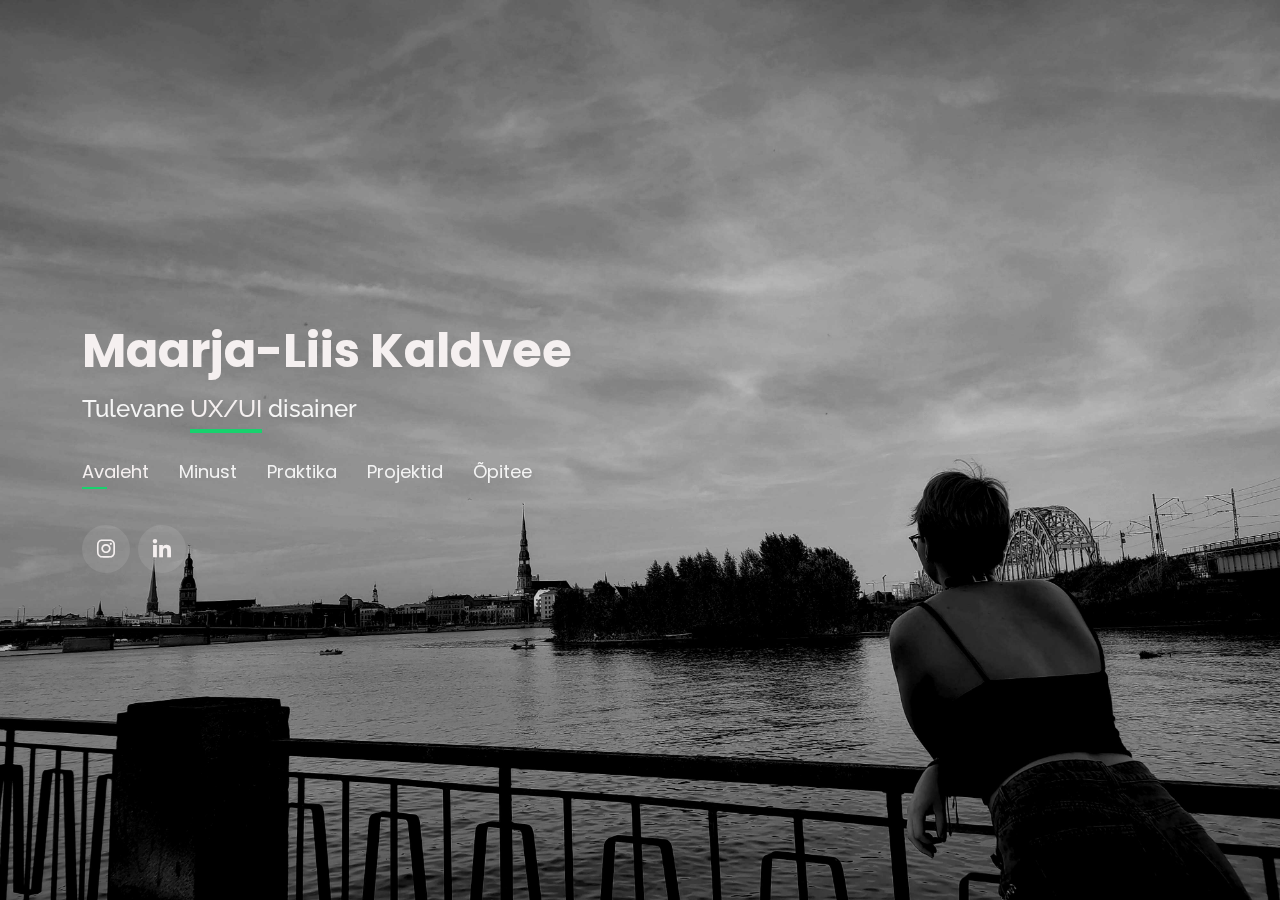
==== Personal-master/index.html @ 655900f1 "õigekeele vead + eneserefleksioonid" ====
<!DOCTYPE html>
<html lang="en">

<head>
  <meta charset="utf-8">
  <meta content="width=device-width, initial-scale=1.0" name="viewport">

  <title>Arenguportfoolio - Maarja-Liis Kaldvee</title>
  <meta content="" name="description">
  <meta content="" name="keywords">

  <!-- Favicons 
  <link href="assets/img/favicon.png" rel="icon">
  <link href="assets/img/apple-touch-icon.png" rel="apple-touch-icon"> -->

  <!-- Google Fonts -->
  <link href="https://fonts.googleapis.com/css?family=Open+Sans:300,300i,400,400i,600,600i,700,700i|Raleway:300,300i,400,400i,500,500i,600,600i,700,700i|Poppins:300,300i,400,400i,500,500i,600,600i,700,700i" rel="stylesheet">

  <!-- Vendor CSS Files -->
  <link href="assets/vendor/bootstrap/css/bootstrap.min.css" rel="stylesheet">
  <link href="assets/vendor/bootstrap-icons/bootstrap-icons.css" rel="stylesheet">
  <link href="assets/vendor/boxicons/css/boxicons.min.css" rel="stylesheet">
  <link href="assets/vendor/glightbox/css/glightbox.min.css" rel="stylesheet">
  <link href="assets/vendor/remixicon/remixicon.css" rel="stylesheet">
  <link href="assets/vendor/swiper/swiper-bundle.min.css" rel="stylesheet">

  <!-- Template Main CSS File -->
  <link href="assets/css/style.css" rel="stylesheet">

   <!-- Include Magnific Popup CSS -->
   <link rel="stylesheet" href="https://cdnjs.cloudflare.com/ajax/libs/magnific-popup.js/1.1.0/magnific-popup.min.css">

   <!-- Include jQuery (required by Magnific Popup) -->
<script src="https://code.jquery.com/jquery-3.6.0.min.js"></script>
<!-- Include Magnific Popup JavaScript -->
<script src="https://cdnjs.cloudflare.com/ajax/libs/magnific-popup.js/1.1.0/jquery.magnific-popup.min.js"></script>

  <!-- =======================================================
  * Template Name: Personal - v4.10.0
  * Template URL: https://bootstrapmade.com/personal-free-resume-bootstrap-template/
  * Author: BootstrapMade.com
  * License: https://bootstrapmade.com/license/
  ======================================================== -->
</head>

<body>

  <!-- ======= Header ======= -->
  <header id="header">
    <div class="container">

      <h1><a href="index.html">Maarja-Liis Kaldvee</a></h1>
      <h2>Tulevane <span>UX/UI</span> disainer</h2>

      <nav id="navbar" class="navbar">
        <ul>
          <li><a class="nav-link active" href="#header">Avaleht</a></li>
          <li><a class="nav-link" href="#about">Minust</a></li>
          <li><a class="nav-link" href="#resume">Praktika</a></li>
          <li><a class="nav-link" href="#services">Projektid</a></li>
          <li><a class="nav-link" href="#portfolio">Õpitee</a></li>
        </ul>
        <span class="bi bi-list mobile-nav-toggle"></span> 
      </nav><!-- .navbar -->

      <div class="social-links">
        <a target="_blank" href="https://www.instagram.com/holymaarja/" class="instagram" alt="Instagram link"><span class="bx bxl-instagram"></span> </a>
        <a target="_blank" href="https://www.linkedin.com/in/maarja-liis-kaldvee-1946b7268/" class="linkedin" alt="Linkedin link"><span class="bx bxl-linkedin"></span> </a>
      </div>

    </div>
  </header><!-- End Header -->

  <!-- ======= About Section ======= -->
  <section id="about" class="about">

    <!-- ======= About Me ======= -->
    <div class="about-me container">

      <div class="section-title">
        <h2>Minust</h2>
        <p>Minu sära</p>
      </div>

      <div class="row">
        <div class="col-lg-4" data-aos="fade-right">
          <img src="assets/img/me.jpg" class="img-fluid" alt="pilt minust">
        </div>
        <div class="col-lg-8 pt-4 pt-lg-0 content" data-aos="fade-left">
          <h3>UI/UX disaini nooremspetsialist</h3>
          <p class="fst-italic">
            Kõik, mida võiks minu kohta teada.
          </p>
          <br>
          <div class="row">
            <div class="col-lg-6">
              <ul>
                <li><span class="bi bi-chevron-right"></span> <strong>Sünniaeg:</strong> <span>29 jaanuar 2002</span></li>
                <li><span class="bi bi-chevron-right"></span> <strong>Elukoht:</strong> <span>Tartu</span></li>
              </ul>
            </div>
            <div class="col-lg-6">
              <ul>
                <li><span class="bi bi-chevron-right"></span> <strong>Haridus:</strong> <span>4. taseme kondiiter</span></li>
                <li><span class="bi bi-chevron-right"></span> <strong>Email:</strong> <span>maarja-liis.kaldvee@voco.ee</span></li>
              </ul>
            </div>
          </div>
          <p style="text-align:left;">
            Olen Tartu Rakenduslikus Kolledžis UX/UI disaineri eriala õpilane. Veebidisain on mul olnud kauaaegne huviobjekt kuna põhikoolis proovisin kätt programmeerimises ning kunst on mind sammuti pikalt sümpatiseerinud. Veel on mul huvi ja kogemust ka psühholoogiavaldkonnas. Nähes, et just see eriala kombineerib kõiki mu peamiseid huvialasid, teadsin, et soovin seda õppima minna.
          </p>
          <p style="text-align:left;">
            Enne IT-osakonda jõudmist omandasin kondiitri 4. taseme kutse ning sellega seoses sain praktikakogemust ka välismaal (Küprosel).
            Olen läbinud gümnaasiumis kursuse “Psühholoogia alused” ning ka Tartu Ülikooli veebikursuse, mis valmistas ette psühholoogia erialal sisseastumiseks. IT-valdkonnas peale põhikooli mul rohkem kogemust ei olnud enne UX/UI eriala õpinguid. Gümnaasiumis aga läbisin ma mitmeid kunstialaseid kursuseid, nagu näiteks “Ilukiri ja kirjakunst”, “Tänavakunst”, “Natuuris joonistamine” ja “Klassikaline skulptuur”.
          </p>
          <p style="text-align:left;">
            Õpingute jooksul toimunud arengut illustreerivad minu UX/UI disaineri esimese kursuse portfoolio, millega saab tutvuda <a target="_blank" href="http://kaldveemaarjaliiskd22.ikt.khk.ee/">siin</a>, ning kondiitri õpingute portfoolio, millega saab tutvuda<a target="_blank" href="https://sites.google.com/view/olevik-tulevik/mina"> siit</a>.
          </p>
          <p style="text-align:left;"> 
          UX/UI disaineri õpingust saab ülevaate <a target="_blank" href="assets/img/I aasta.png">I aasta</a> ja <a target="_blank" href="assets/img/II aasta.png">II aasta</a> eneserefleksioonidest.
          </p>
        </div>
      </div>

    </div><!-- End About Me -->

    <!-- ======= Counts ======= -->
    <div class="counts container">

      <div class="row">

        <div class="col-lg-3 col-md-6">
          <div class="count-box">
            <!-- <span class="bx bxl-emoji-smile"></span> -->
            <span data-purecounter-start="0" data-purecounter-end="10" data-purecounter-duration="1" class="purecounter"></span>
            <p>Projektide arv</p>
          </div>
        </div>

        <div class="col-lg-3 col-md-6 mt-5 mt-md-0">
          <div class="count-box">
            <!-- <span class="bx bxl-journal-richtext"></span> -->
            <span data-purecounter-start="0" data-purecounter-end="3" data-purecounter-duration="1" class="purecounter"></span>
            <p>Töökogemuste arv</p>
          </div>
        </div>

        <div class="col-lg-3 col-md-6 mt-5 mt-lg-0">
          <div class="count-box">
            <!-- <span class="bx bxl-headset"></span> -->
            <span data-purecounter-start="0" data-purecounter-end="32000" data-purecounter-duration="1" class="purecounter"></span>
            <p>1 aasta Spotify kuulamine (min)</p>
          </div>
        </div>

        <div class="col-lg-3 col-md-6 mt-5 mt-lg-0">
          <div class="count-box">
            <!-- <span class="bx bxl-award"></span> -->
            <span data-purecounter-start="0" data-purecounter-end="2" data-purecounter-duration="1" class="purecounter"></span>
            <p>Häkatonid</p>
          </div>
        </div>

      </div>

    </div><!-- End Counts -->

    <!-- ======= Skills  ======= -->
    <div class="skills container">

      <div class="section-title">
        <h2>Oskused</h2>
      </div>

      <div class="row skills-content">

        <div class="col-lg-6">

          <div class="progress">
            <span class="skill">HTML/CSS <span class="val">60%</span> </span>
            <div class="progress-bar-wrap">
              <div class="progress-bar" role="progressbar" aria-valuenow="60" aria-valuemin="0" aria-valuemax="100"></div>
            </div>
          </div>

          <div class="progress">
            <span class="skill">Figma <span class="val">75%</span> </span>
            <div class="progress-bar-wrap">
              <div class="progress-bar" role="progressbar" aria-valuenow="75" aria-valuemin="0" aria-valuemax="100"></div>
            </div>
          </div>

          <div class="progress">
            <span class="skill">JavaScript <span class="val">25%</span> </span>
            <div class="progress-bar-wrap">
              <div class="progress-bar" role="progressbar" aria-valuenow="25" aria-valuemin="0" aria-valuemax="100"></div>
            </div>
          </div>

        </div>

        <div class="col-lg-6">

          <div class="progress">
            <span class="skill">WordPress <span class="val">75%</span> </span>
            <div class="progress-bar-wrap">
              <div class="progress-bar" role="progressbar" aria-valuenow="75" aria-valuemin="0" aria-valuemax="100"></div>
            </div>
          </div>

          <div class="progress">
            <span class="skill">Adobe Photoshop <span class="val">50%</span> </span>
            <div class="progress-bar-wrap">
              <div class="progress-bar" role="progressbar" aria-valuenow="50" aria-valuemin="0" aria-valuemax="100"></div>
            </div>
          </div>

          <div class="progress">
            <span class="skill">Adobe Illustrator <span class="val">75%</span> </span>
            <div class="progress-bar-wrap">
              <div class="progress-bar" role="progressbar" aria-valuenow="75" aria-valuemin="0" aria-valuemax="100"></div>
            </div>
          </div>

        </div>

      </div>

    </div><!-- End Skills -->

    <!-- ======= Education ======= -->
    <div class="container">
      <div class="section-title">
        <h2>Haridustee</h2>
      </div>
      <div class="row">
        <div class="col-lg-6">
          <div class="resume-item">
            <h4>Jaan Poska Gümnaasium</h4>
            <h5>2018 - 2021</h5>
            <p><em>Keskharidus</em></p>
            <p style="text-align:left;">Omandasin humanitaarsuunal heade ja väga heade hinnetega keskhariduse. Läbisin kursuseid, nagu “Ilukiri ja kirjakunst”, “Tänavakunst”, “Natuuris joonistamine”, “Klassikaline skulptuur” ja "Psühholoogia alused”.</p>
          </div>
        </div>
        <div class="col-lg-6">
          <div class="resume-item">
            <h4>Tartu Rakenduslik Kolledž</h4>
            <h5>2021 - 2022</h5>
            <p><em>Kondiiter - 4. tase</em></p>
            <p style="text-align:left;">Omandasin 4. taseme kutse. Sooritasin välipraktika Toome kohvikus (3 nädalat) ning Küprosel 5-tärni hotellis Annabelle (kuus nädalat).</p>
          </div>
        </div>
      </div>
    </div>
    <!-- End Interests -->

    <!-- ======= Work Experience ======= -->
    <div class="container">
      <div class="section-title">
        <h2>Töökogemus</h2>
      </div>
      <div class="row">
        <div class="col-lg-6">
          <div class="resume-item">
            <h4>Eesti Kirjandusmuuseum</h4>
            <h5>05.2023 - 06.2023</h5>
            <p><em>UX/UI disaineri praktikant</em></p>
            <p style="text-align:left;">Viisin läbi kirmus.ee veebilehele kasutajakogemuse analüüsi, mis hõlmas küsitluse koostamist ja vastuste analüüsi, intervjuu koostamist, läbiviimist ja vastuste analüüsimist, kasutajakogemuse testide koostamist ja läbiviimist, kõigi tulemuste analüüsimist ja ettepanekute tegemist lõplikus dokumendis ning ettepanekute prototüüpimist Figmas.</p>
          </div>
        </div>
        <div class="col-lg-6">
          <div class="resume-item">
            <h4>eAgronom</h4>
            <h5>10.2023 - 01.2024</h5>
            <p><em>UX/UI disaineri praktikant</em></p>
            <p style="text-align:left;">Kasutades Adobe Illustrator ja Figma keskkondasid ning graafikalauda koostasin bookletile illustratsioone. Viisin läbi kasutajakogemuse uuringute käigus intervjuud töötajate seas platvormi navigatsioonisüsteemi valupunktide väljaselgitamiseks, mille tulemused analüüsisin ja kaardistasin. Nende põhjal prototüüpisin navigatsiooni täiustatud versiooni veebi- ja mobiilirakenduse vaates. Testisin prototüüpe ja tegin projekti tulemustest analüüsitud järeldused, mida ka disainerite ja arendajate kohtumisel esitlesin.</p>
          </div>
        </div>
      </div>
    </div>
    <!-- End Interests -->

    <!-- ======= Testimonials ======= -->
    <div class="testimonials container">

      <div class="section-title">
        <h2>Minust läbi minu lähedaste silmade</h2>
      </div>

      <div class="testimonials-slider swiper" data-aos="fade-up" data-aos-delay="100">
        <div class="swiper-wrapper">

          <div class="swiper-slide">
            <div class="testimonial-item">
              <p>
                <span class="bx bxs-quote-alt-left quote-icon-left"></span> 
                Suurepärane meeskonnaliige, kellel on ühtlasi ka silmapaistvad juhiomadused - oskab prioritiseerida ja jagada ülesandeid efektiivselt ning näha suuremat pilti. On empaatiline, ettemõtlev ning otsib alati viise enda oskuste ja teadmiste täiendamiseks.
                <span class="bx bxs-quote-alt-right quote-icon-right"></span> 
              </p>
              <h3>Kerttu Kuku</h3>
              <h4>Parim semu ja korterikaaslane</h4>
            </div>
          </div><!-- End testimonial item -->

          <div class="swiper-slide">
            <div class="testimonial-item">
              <p>
                <span class="bx bxs-quote-alt-left quote-icon-left"></span> 
                Saab alati hakkama ning otsib uusi viise enda täiendamiseks. Ootab endalt parimat sooritust, aga sellest olenevalt on väga kohanemisvõimeline.  
                <span class="bx bxs-quote-alt-right quote-icon-right"></span> 
              </p>
              <h3>Laine Fagerström</h3>
              <h4>Ema</h4>
            </div>
          </div><!-- End testimonial item -->

          <div class="swiper-slide">
            <div class="testimonial-item">
              <p>
                <span class="bx bxs-quote-alt-left quote-icon-left"></span> 
                Best teammate with crazy personality.
                <span class="bx bxs-quote-alt-right quote-icon-right"></span> 
              </p>
              <h3>Dani-Nicole Kuusk</h3>
              <h4>Kursusekaaslane</h4>
            </div>
          </div><!-- End testimonial item -->

          <div class="swiper-slide">
            <div class="testimonial-item">
              <p>
                <span class="bx bxs-quote-alt-left quote-icon-left"></span> 
                Praktikant kindlasti sobib antud erialal töötamiseks. Maarja-Liis on
                iseseisev, mõtleb kaasa ja julgeb ettepanekuid teha, st on huvitatud parima
                tulemuse saavutamisest. Samuti on ta aus, vahetu ning koostööaldis.
                <span class="bx bxs-quote-alt-right quote-icon-right"></span> 
              </p>
              <h3>Siiri Pärkson</h3>
              <h4>Eesti Kirjanudmuusuemi IT valdkonna juht, 1. kursuse praktika juhendaja</h4>
            </div>
          </div><!-- End testimonial item -->

         <div class="swiper-slide">
            <div class="testimonial-item">
              <p>
                <span class="bx bxs-quote-alt-left quote-icon-left"></span> 
               The practice included learning new features in Figma, drawing marketing materials, research on 1 topic (interviewing users, defining problems, designing solutions and prototyping those with further validation). I can say that she did very well and as a designer she'd become a great part of any company.
               I'd say she is very professional, responsible, adaptive and good in communication. She showed herself as a multi-discipline designer who would be very pleasant to work with.
                <span class="bx bxs-quote-alt-right quote-icon-right"></span> 
              </p>
              <h3>Anton Bludov</h3>
              <h4>Eagronomi disainer, 2. kursuse praktika juhendaja</h4>
            </div>
          </div><!-- End testimonial item -->

          <div class="swiper-slide">
            <div class="testimonial-item">
              <p>
                <span class="bx bxs-quote-alt-left quote-icon-left"></span> 
                Sihikindel, kui võtab kord midagi ette, siis see saab alati ka tehtud. Oskab analüüsida ning lahti mõtestada ka kõige keerulisemaid teemasid. Saab hästi hakkama juhirolliga, on suutlik tiimi juhtima ka kriitilistel momentidel ning oskab kõiki ühele lainele tuua. 
                <span class="bx bxs-quote-alt-right quote-icon-right"></span> 
              </p>
              <h3>Tanel Saimre</h3>
              <h4>Partner</h4>
            </div>
          </div><!-- End testimonial item -->

        </div>
        <div class="swiper-pagination"></div>
      </div>

      <div class="owl-carousel testimonials-carousel">

      </div>

    </div><!-- End Testimonials  -->

  </section><!-- End About Section -->

  <!-- ======= Resume Section ======= -->
  <section id="resume" class="resume">
    <div class="container">

      <div class="section-title">
        <h2>Praktika</h2>
        <p>Minu kogemustepagas</p>
      </div>

      <div class="row">
        <!-- Eesti Kirjandusmuuseum -->
        <div class="col-lg-6">
          <!--<button class="accordion" data-target="mediaContainer1"><u>NÄITED TEHTUD TÖÖDEST LEIAD SIIT</u></button> 
          <div class="media-internship" id="mediaContainer1" style="display: none;"> -->
    <div class="gallery mb-4"  >
      <a target="_blank" href="files/Praktikaplaan_esitlus_pdf.pdf">
        <img src="assets/img/praktikad/Praktikaplaan_esitus_cover.png" alt="Praktikaplaani esitlus" class="img-fluid">
      </a>
      <div class="desc">Praktikaplaan, mis oli minu esimene ülesanne koostada antud lähteülesandele, milleks oli kirmus.ee veebilehe navigatsioonisüsteemi parandamine.</div>
    </div>

    <div class="gallery mb-4"  >
      <a target="_blank" href="files/Testimiste_ülevaade.pdf">
        <img src="assets/img/praktikad/Testimiste_ülevaade_cover.png" alt="Kasutajakogemuse testide ülevaade" class="img-fluid">
      </a>
      <div class="desc">Ülevaade kasutajakogemuse testidest, mis oli kasutajakogemuse uuringute üks osa.</div>
    </div>
    <div class="gallery mb-4"  >
      <a target="_blank" href="https://www.figma.com/file/4DcVMEnIixsF26EwHDhhQd/EKM?type=design&node-id=0%3A1&mode=design&t=yOK4z9ygzQIjayjz-1g">
        <img src="assets/img/praktikad/persoona_põhi.png" alt="Persoonade tegemise põhi" class="img-fluid">
      </a>
      <div class="desc">Figmas loodud persoonade mallid, mis oli mõeldud ettevõttele sihtgrupi määramisel kasutada.</div>
    </div>
    <div class="gallery mb-4"  >
      <a target="_blank" href="files/Praktikaaruanne.pdf">
        <img src="assets/img/praktikad/aruanne.png" alt="Aruanne" class="img-fluid">
      </a>
      <div class="desc">Praktika aruanne.</div>
    </div>
  </div>

        <div class="col-lg-6">
          <div class="resume-item">
            <h4>Eesti Kirjandusmuuseum</h4>
            <h5>03.04-21.05 2023</h5>
              <h3>Ettevõtte</h3>
              <p>Eesti Kirjandusmuuseum on riigiasutus, mille eesmärk on koguda, hoiustada ja teha kättesaadavaks eesti kirjanduslikud ja kultuurilised pärandid. Inspiratsiooniks on muuseumile selle koostööpartnerid. Lähi aastatel keskendutakse muuseumi ligipääsetavuse edendamisele.</p>
              <br>
              <h3>Praktika</h3>
              <strong>Eesmärgid</strong> 
              <ul>
                <li>suhelda võimalikult palju erinevate inimestega</li>
                <li>saada IT-osakonnas töökogemust</li>
                <li>saada parem aimdus ettevõtete ootustes minu eriala suhtes</li>
                <li>mitte pettuda oma töö kvaliteedis</li> 
                </ul>
              <strong>Ülesanded</strong>
              <ul>
              <li>teostada kasutajakogemuse uuringud <a target="_blank" href="https://www.kirmus.ee/">kirmus.ee</a> veebilehele</li>
              <li>koostööd VS22 õppegrupi praktikandiga</li> 
              </ul>
              <strong>Eneseanalüüs</strong>
              <p>Sain kasutajakogemuse analüüsi kui tervikprotsessi tegemise kogemuse, sain arendaja praktikandiga koostöö tegemise kogemuse ning õppisin, et kommunikeerima peab alati kaks sammu ette.</p>
              <br>
              <h3>Ülevaade</h3>
              <strong>Teostatud tööd</strong> 
                <ul>
                  <li>asutusesiseste intervjuude läbiviimine navigatsioonisüsteemi olukorra ning probleemide kaardistamiseks -> intervjuude tulemuste analüüs ja järelduste tegemine</li>
                  <li>eelnevatele etappidele toetudes küsimustiku loomine asutuseväliste kasutajate tagasiside saamiseks ja ettevõtte sihtgrupi uurimiseks</li>
                  <li>küsimustiku vastuste analüüsimine ja kokkuvõtte tegemine ettevõttele</li>
                  <li>intervjuude ja küsimustiku sisendi põhjal kasutajakogemuse testide koostamine ning läbiviimine</li>
                  <li>kasutajakogemuse testide analüüsimine, järelduste tegemine ning asutusele erialase tagasiside andmine koos parandusvõimalustega</li>
                  <li>Figmas persoonade malli loomine asutuse sihtgrupi illustreerimiseks</li> 
                  </ul>
              <strong>Hinnang praktikale</strong>
              <p>Kodukontorist tulenevalt olin iseseisev ning pidin aega planeerima, juhendaja oli aktiivne, konkreetne ning vastutulelik ja praktika vältel oli pidev koostöö erinevate erialade spetsialistidega. Eesmärgid said küll täidetud aga kõik praktika etapid mitte, esimese IT-osakonnas töötamise kogemuse parem aimdus minu erialale suunatud ootustest ning soovidest tööturul ja oskus iseseisvalt ajaplaneerimist teostada vastavalt antud ülesandele.</p>
              <strong>Juhendaja tagasiside</strong>
              <p>Praktikant kindlasti sobib antud erialal töötamiseks. Maarja-Liis on iseseisev, mõtleb kaasa ja julgeb ettepanekuid teha, st on huvitatud parima tulemuse saavutamisest. Samuti on ta aus, vahetu ning koostööaldis.</p>
              <br> 
            </div>
            </div>    
     </div> <!-- Eesti Kirjandusmuuseum lõpp-->
        
     <div class="row">
        <!-- eAgronom -->
        <div class="col-lg-6">
            <!-- <p>Näited tehtud töödest</p> -->
            <!--<button class="accordion" data-target="mediaContainer2"><u>NÄITED TEHTUD TÖÖDEST LEIAD SIIT</u></button> 
                    <div class="media-internship" id="mediaContainer2" style="display: none;"> -->
              <div class="gallery mb-4"  >
                <a target="_blank" href="https://www.figma.com/file/bKKFH1Lb8IwJcaMalQ7Ggv/Illustrations-for-booklet-(Copy)?type=design&node-id=0%3A1&mode=design&t=ayKjj1Cez1F5b5nx-1">
                  <img src="assets/img/praktikad/booklet.png" alt="Bukleti illustratsioonid" class="img-fluid">
                </a>
                <div class="desc">Koostöös teise ettevõtte disaineriga valminud turundusega seotud bukleti illustratsioonid, kus kavandid ja visandid koostasin mina Adobe Illustatrotis ning edasine töö jätkus Figmas kahekesi.</div>
              </div>
              <div class="gallery mb-4"  >
                <a target="_blank" href="https://www.figma.com/file/ubXgR1i5fKaQEZQCwdbo6W/Interviews-%26-testing-(Copy)?type=whiteboard&t=ayKjj1Cez1F5b5nx-1">
                  <img src="assets/img/praktikad/Interviews_testing.png" alt="Intervjuude ja testide tulemused" class="img-fluid">
                </a>
                <div class="desc">Kasutajakogemuse uuringute käigus läbiviidud intervjuude, mille eesmärk oli ettevõtte platvormi navigatsioonisüsteemi olukorra ja probleemide kaardistamine, ning hiljem kasutajakogemuse testide, mis olid kogu tehtud uuringute põhjal loodud prototüüpidega, ülevaade.</div>
              </div>
              <div class="gallery mb-4"  >
                <a target="_blank" href="https://www.figma.com/file/qvFyTC0wh83McLdwStHYKa/Navigation-(Copy)?type=design&node-id=342%3A13428&mode=design&t=ayKjj1Cez1F5b5nx-1">
                  <img src="assets/img/praktikad/prototype.png" alt="Figma prototüübid" class="img-fluid">
                </a>
                <div class="desc">Figmas valminud interaktiivsed prototüübid mobiilirakenduse ja arvuti veebi vaadetes, mille loomisel toetusin kasutajakogemuste uuringutele.</div>
              </div>
              <div class="gallery mb-4"  >
                <a target="_blank" href="files/Aruanne 2.pdf">
                  <img src="assets/img/praktikad/aruanne.png" alt="Aruanne" class="img-fluid">
                </a>
                <div class="desc">Praktika aruanne.</div>
              </div>
          </div>

        <div class="col-lg-6">
          <div class="resume-item">
            <h4>eAgronom</h4>
            <h5>16.10.2023-28.01.2024</h5>
            <h3>Ettevõtte</h3>
              <p>Eesti turul ainulaadne ettevõte põllumajanduse sektoris, mille eesmärk on edendada jätkusuutliku põllumajandust. Kuigi Eestis konkurentsi neile ei ole, leidub sarnaseid lahendusi Euroopas, nagu näiteks One Soil.Lähiaastatel on Eagronomil kavas turule tuua nii uus tooteosa kui ka vanade edendamine uute tehnoloogiatega.</p>
              <br>
              <h3>Praktika</h3>
              <strong>Eesmärgid</strong> 
              <ul>
                <li>omandada rohkem kogemust Figma keskkonna kasutamisega ning prototüüpimisega</li>
                <li>ennast tundma õppida ja leida parimad viisid, kuidas oma tööd organiseerida ja sooritada</li>
                </ul>
              <strong>Ülesanded</strong>
              <ul>
              <li>platvormi navigatsioonisüsteemi uuendamine</li>
              <li>bukleti illustratsioonid</li> 
              </ul>
              <strong>Eneseanalüüs</strong>
              <p>Figma oskused paranesid märgatavalt, sain ka bukleti kogemuse koostöös teise disaineriga ning õppisin ennast paremini tundma seoses tööeetikaga.</p>
              <br>
              <h3>Ülevaade</h3>
              <strong>Teostatud tööd</strong> 
                <ul>
                  <li>sissejuhatavate ülesannete läbimine Figmas ettevõtte Figma komponentidega tutvumiseks</li>
                  <li>Figma failide kaanepiltide (süsteemi) uuendamine kasutades Firefly ja Dall-e 3 võimalusi</li>
                  <li>bukleti illustratsioonide loomine koostöös teise disaineriga kasutades Adobe Illustrator ja Figma keskkondasid ning graafikalauda</li>
                  <li>ettevõtte platvormile sarnaste platvormide ja konkurentide analüüs võrreldes mobiilirakenduse, arvuti veebi ja telefoni veebi vaateid</li>
                  <li>ettevõtte siseste intervjuude läbiviimine navigatsioonisüsteemi olukorra ning probleemide kaardistamiseks -> intervjuude tulemuste analüüs ja järelduste tegemine, valukohtade kaardistamine FigJam keskkonnas</li>
                  <li>eelnevatele etappidele toetudes navigatsioonisüsteemi kavandite tegemine Figmas</li>
                  <li>kavanditele saadud tagasiside põhjal Figmas interaktiivsete prototüüpide loomine mobiilirakenduse ja arvuti veebi vaates</li>
                  <li>prototüüpide kasutajakogemuse testimine</li>
                  <li>kasutajakogemuse testide analüüsimine, järelduste tegemine ning asutusele erialase tagasiside andmine</li>
                  <li>kogu kasutajakogemuse analüüsi ning prototüüpide esitamine disainerite ja arendajate veebikohtumisel, projekti üle andmine</li> 
                  </ul>
              <strong>Hinnang praktikale</strong>
              <p>Väga hinnaline kogemus töötata samaväärsena koos erinevate oma eriala spetsialistidega, sain startup ettevõttes töötamise kogemuse. Kõik eesmärgid said täidetud, olen enesekindlam Figmat kasutades ning oskan paremini planeerida kodukontoris töötamist.</p>
              <strong>Juhendaja tagasiside</strong>
              <p>The practice included learning new features in Figma, drawing marketing materials, research on 1 topic (interviewing users, defining problems, designing solutions and prototyping those with further validation). I can say that she did very well and as a designer she'd become a great part of any company.
              I'd say she is very professional, responsible, adaptive and good in communication. She showed herself as a multi-discipline designer who would be very pleasant to work with.</p>
          </div>
        </div>
      </div> <!-- eAgronom lõpp-->
      
        <div class="row">
        <!-- MTÜ Ideedest -->
        <div class="col-lg-6">
          <!-- <p>Näited tehtud töödest</p> -->
          <!--<button class="accordion" data-target="mediaContainer3"><u>NÄITED TEHTUD TÖÖDEST LEIAD SIIT</u></button>
                  <div class="media-internship" id="mediaContainer3" style="display: none;"> -->
            <div class="gallery mb-4">
              <a target="_blank" href="files/Kaartide sisend.pdf">
                <img src="assets/img/praktikad/Sisend.png" alt="Kaartide sisend" class="img-fluid">
              </a>
              <div class="desc">60 loovkaardi kujundamiseks tehtud analüüs, kus võtsin arvesse noortelt saadud sisendit, intervjuu tulemusi ning grupilt saadud metafoore.</div>
            </div>
            <div class="gallery mb-4"  >
              <a target="_blank" href="https://drive.google.com/drive/folders/1JnLlAAJYDUmy94G3rG9Mss8EjxHUJHah?usp=sharing">
                <img src="assets/img/praktikad/Illustrator.png" alt="Adobe Illustrator tööprotsess" class="img-fluid">
              </a>
              <div class="desc">Loovkaarte illusteerimise protsess, milleks kasutasin Adobe Illustator keskkonnas ja graafikalauda ning, kus võtsin peale sisendi arvesse värvipsühholoogiat ning asutuse sotsiaalmeedia visuaale.</div>
            </div>
            <div class="gallery mb-4"  >
              <a target="_blank" href="files/IdeedEstMTÜ_20_loovkaardid_120x104mm+3mm.pdf">
                <img src="assets/img/praktikad/Indesign.png" alt="Adobe Indesign üks töö fail" class="img-fluid">
              </a>
              <div class="desc">Adobe Indesign keskkonnas vormistatud 60 loovkaardi, 4 lisa kaardi ja karbi seast üks näite fail.</div>
            </div>
            <div class="gallery mb-4"  >
              <a target="_blank" href="files/STARR analüüs.docx.pdf">
                <img src="assets/img/praktikad/aruanne.png" alt="STARR-analüüs" class="img-fluid">
              </a>
              <div class="desc">Praktika STARR-analüüs.</div>
            </div>
          </div>

        <div class="col-lg-6">
          <div class="resume-item">
            <h4>MTÜ IdeedEst</h4>
            <h5>29.01.2024-19.04.2024</h5>
            <h3>Ettevõtte</h3>
              <p>IdeedEst MTÜ on mittetulundusorganisatsioon, mis kirjutas Erasmus+ ja Solidaarsuskorpuse projekti “Kõik üheskoos - loovalt ja vaimselt terveks”. Projekti eesmärk on noorte vaimse tervise teadlikkuse kasvatamine ja edendamine läbi erinevate tegevuste. Projekti käigus külastati Tartumaa koole, valmisid loovkaardid, salvestati taskuhäälikuid ning viidi läbi Vaimse Tervise Klubi kohtumisi.</p>
              <br>
              <h3>Praktika</h3>
              <strong>Eesmärgid</strong> 
              <ul>
                <li>õigeaegselt ja oodatud kvaliteediga täita oma ülesanded</li>
                <li>õppida tundma Adobe Indesing keskkonda</li>
                <li>täiendada Adobe Illustrator kasutamise oskuseid</li>
                </ul>
              <strong>Ülesanded</strong>
              <ul>
              <li>loovkaartide disainimine</li>
              <li>projektikulgemise toetamine</li> 
              </ul>
              <strong>Eneseanalüüs</strong>
              <p>Loovkaardid valmisid õigeaegselt ning nende kvaliteet vastas ootustele, sain Adobe Indesgin kasutamise kogemuse, olen enesekindlam Adobe Illustator keskkonda kasutades.</p>
              <br>
              <h3>Ülevaade</h3>
              <strong>Teostatud tööd</strong> 
                <ul>
                  <li>asutusega kohtumised, projektist ülevaate saamine ning loovkaartidega seotud ootuste ja vajaduste kaardistamine</li>
                  <li>tiimiga noortelt saadud sisendi läbitöötamine ja selle dokumenteerimine</li>
                  <li>tiimiga vaimse tervise spetsialisti intervjueerimine, mille eesmärk oli saada tagasiside tulevaste loovkaartide kontseptsioonile - kas see töötab, kas erialaspetsialistid saaksid neid oma töös kasutada, kes on sihtgrupp, mida tohib kujutada/piirid </li>
                  <li>intervjuu tulemustega noorte sisendi iseseisvalt analüüsimine</li>
                  <li>tiimilt täiendava sisendi, kujunduslike metafooride, küsimine ja organiseerimine</li>
                  <li>kogu sisendi põhjal 60 loovkaardile kontseptsiooni sõnastamine</li>
                  <li>60 loovkaardile käsitsi hariliku kavandi tegemine -> tiimilt tagasiside küsimine ning vajalike muudatuste tegemine</li>
                  <li>60 loovkaardi, kaardi taguste ja karbi kujundamine Adobe Illustrator keskkonnas kasutades graafikalauda -> illustratsioonidele tagasiside organiseerimine ja regulaarselt küsimine ning vajalike muudatuste tegemine</li>
                  <li>60 loovkaardi, 8 lisakaardi ja karbi vormistamine Adobe Indesign keskkonnas -> trükikojaga suhtlus ning tööde trükki saatmine</li> 
                  </ul>
              <strong>Hinnang praktikale</strong>
              <p>Ainulaadne kogemus suures mahus loova projektiga tegeleda, millega seoses puutusin kokku ka tootedisainiga, esimene MTÜ liikmeks olemise kogemus. Kõik eesmärgid said täidetud, sain ainulaadse MTÜ meeskonnas töötamise kogemuse, tunnen uhkust oma saavutuste üle.</p>
              <!-- <li><strong>Juhendaja tagsiside</strong> - </li> -->
          </div>
        </div>
        </div><!-- MTÜ Ideedest lõpp -->

        </div>
  </section><!-- End Resume Section -->

  
  <!-- ======= Services Section ======= -->
  <section id="services" class="services">
    <div class="container">

      <div class="section-title">
        <h2>Projektid</h2>
        <p>Minu tööd</p>
      </div>

      <div class="table-of-contents-container">
        <ul class="table-of-contents">
          <li><a href="#Üle-Ilma">ÜLE-ILMA</a></li>
          <li><a href="#Home Spa">HOME SPA</a></li>
          <li><a href="#Frillice">FRILLICE</a></li>
          <li><a href="#Rohemeel & Hakc4Future">ROHEMEEL & HACK4FUTURE</a></li>
          <li><a href="#Kaardisüsteem">KAARDISÜSTEEM</a></li>
          <li><a href="#Aasta Tegija 2023">AASTA TEGIJA 2023</a></li>
        </ul>
      </div>

      <div class="row">
        <div class="col-md-12 mt-4">
          <div id="Üle-Ilma" class="icon-box">
            <div class="icon"><span class="bx bxl-dribbble"></span></div>
            <h4><a target="_blank" href="https://tartufolk.ee/sahver/yle-ilma/">Üle-Ilma</a></h4>
            <div class="row d-flex align-items-center">
              <div class="col-md-6 mt-4">
                <p>Projekt valmis “Projektihalduse alused”, “Sisuhaldussüsteemid” ja “Struktuurikavandid” kursuste raames esimesel õppeaastal vahemikus jaanuar kuni märts. Selle eesmärk oli luua füüsilisele õpikule virtuaalne lisa Tartu-Folk veebilehele. Projektiliikmed olid UX/UI nooremspetsialisti eriala (KD22) õpilased Maarja-Liis Kaldvee ja Dani-Nicole Kuusk. Projekti käigus said meeskonnaliikmed esimese IT-projekti kogemuse luues Tartu-folk veebilehele Üle-Ilma õpiku avalehe ning õpiku viiele loole lehekülje. Ülesannete teostamiseks kasutati Wordpress, Figma, Adobe ja Trello keskkondasid. Mõlemad meeskonnaliikmed võtsid osa igast tööetapist ning jagasid vastust. Projekti peamine töö toimus Wordpress keskkonnas, mille kõrval toimus tihe suhtlus ka kliendi ja veebilehe halduriga. Projekti Figma failiga, kus prototüüpisime enne veebilehe arnedust selle vaateid, saab tutvuda <a target="_blank" href="https://www.figma.com/file/RncdclakwlFpI1BParA0Y0/%C3%9Cle-ilma-%C3%B5pik?type=design&node-id=0%3A1&mode=design&t=TSxi1q0UN5MZ86dM-1">siin</a>. Trellot kasutasime ajaplaneerimiseks ja ülesannete kaardistamiseks ning kliendi poolt antud piltide töötlemiseks kasutasime Adobe Photoshop keskkonda.</p>
                <p>Projekti jooksul omandatud kogemustepagas oli suur. Saime nii esimese kliendiprojekti kui Wordpressi kasutamise kogemused. Saime tunda kliendi ootamatuid kiireloomulisi soove pidevast suhtluses olenemata ja õppisime kiiresti plaanide muutustega kohanema. Raskeim osa oli Wordpressis teha muudatusi, kuna meil puudusid halduri õigused. See olukord tulenes sellest, et neil ei olnud võimalik meile täielikku ligipääsu anda. Vaatamata keerukatele tingimustele ning kliendi ootamatutele soovidele, sai projekt meie võimete kohaselt tehtud ning suhtlus osapoolte vahel oli avatud ning vastutulelik.</p>
              </div>
              <div class="col-md-6 d-flex align-items-center justify-content-center mt-4">
                <div class="gallery mb-4">
                  <a target="_blank" href="files/Üle-Ilma projekt.pdf">
                    <img src="assets/img/veebiarendus ja haldus/Üle-Ilma projekt.png" alt="Üle-Ilma projekti esitlus" class="img-fluid">
                  </a>
                  <div class="desc">Üle-Ilma projekti esitlus.</div>
                </div>
              </div>
            </div>
          </div>
        </div>
      </div>
      
      <div class="row">
        <div class="col-md-12 mt-4">
          <div id="Home Spa" class="icon-box">
            <div class="icon"><span class="bx bx-file"></span></div>
            <h4>Home Spa</h4>
            <div class="row">
              <div class="col-md-6">
                <p>Tegemist on kliendiprojektiga, mis oli ühtlasi ka ettevalmistus Aasta Tegija võistlusteks, mis toimus esimese kursuse teisel poolaastal. Iga õpilane sai endale vähemalt ühe ärikooli kliendi, kelle äriideed pidime toetama oma oskustega. Minu kliendi ettevõtte pakkus kingilahendusi ettevõtetele ning minult soovis klient sotsiaalmeedia kaanepilti, firmale logo ning töödeldud tootepilte. Töö tegemiseks kasutasin Adobe Photoshop ja Illustrator keskkondi ning graafikulauda. Kokku töötlesin umbes 4 pilti Photoshopis ning kaanepilt ja logo valmisid Illustratoris. Enne arvutis loome alustamist täpsustasin kliendi ootused, nt seoses stiiliga, ning visandasin erinevaid kontseptsioone, millest kliendi lemmikud illustreerisin arvutis. Graafikalauda kasutasin kaanepildi loomisel, kuna klient soovis vaba ja voolulist stiili.</p>
                <p>Klient jäi kõigi tulemustega rahule ning meie koostöö läks sujuvalt. Logo ja pilditöötluse tulemustega jäin rahul. Sotsiaalmeedia kaanepilt oleks saanud professionaalsem välja näha, aga kuna tegemist oli minu esimese graafikalaua kasutamise kogemusega, jäin ma tulemusega rahule. Kuigi graafikalaua kasutamine polnud kõige efektiivsem otsus, peegeldus sellest minu projekti eesmärk keskenduda uutele väljakutsetele oma mugavustsoonist väljumiseks. Projekti lõpuks sai see eesmärk täidetud, olin kogemuse võrra rikkam ning klient oli tulemustega rahul.</p>
              </div>
              <div class="col-md-6">
                <div class="row">
                  <div class="col-md-12">
                    <div class="gallery mb-4">
                      <a target="_blank" href="files/Asset 3.pdf">
                        <img src="assets/img/graafilise disaini alused/home spa logo.png" alt="Home Spa logo" class="img-fluid">
                      </a>
                      <div class="desc">Projekti raames loodud Home Spa logo.</div>
                    </div>
                  </div>
                  <div class="col-md-12">
                    <div class="gallery mb-4">
                      <a target="_blank" href="assets/img/graafilise disaini alused/presentation_home_spa.jpg">
                        <img src="assets/img/graafilise disaini alused/presentation_home_spa.jpg" alt="Home Spa presentatsioon" class="img-fluid">
                      </a>
                      <div class="desc">Projekti presentatsioon.</div>
                    </div>
                  </div>
                </div>
              </div>
            </div>
          </div>
        </div>
      </div>
      
      
      <div class="row">
        <div class="col-md-12 mt-4">
          <div id="Frillice" class="icon-box">
            <div class="icon"><span class="bx bx-tachometer"></span> </div>
            <h4><a target="_blank" href="files/Frillice küsimused & kokkuvõtte.pdf">Frillice</a></h4>
            <div class="row d-flex align-items-center">
              <div class="col-md-6 mt-4">
            <p>Umbes 6 nädala jooksul pidi terve KD22 kursus läbi viima kasutajakogemuse uuringud Frillice rakendusele, mis läks samal aastal ka turule. Antud projekti juhtis kooliväline UX/UI disainer Eva-Liisa Edela. Analüüsi käigus tutvusime ja kasutasime näiteks järgmiseid UX meetodeid: küsitlus, intervjuud, testimine. Projekt lõppes tulemuste esitamisega ettevõtte juhile, kes jäi meie analüüsi tulemustega rahule. Minu isiklik panus oli intervjuu vastustest kokkuvõtte kirjutamine, küsitluses ühe küsimuse vastuse analüüsimine ning lõpus Frillice tiimile veebi vahendusel kogu kursuse töö tulemuste esitamine. Mainitud intervjuu oli üks esimesi ülesandeid kasutajakogemuse uuringute raames. Sellele eelnes Eva-Liisa tutvustus Frillice rakendusest ja selle eesmärkidest, mille põhjal koostasime intervjuu küsimused. Intervjueerimisel osales terve kursus, kus iga õpilane sai küsida Frillice'i juhilt paar küsimust. Kogu protsessi dokumenteeris üks õpilastest, kelle märkmete põhjal koostasin intervjuudest kokkuvõtte. Intervjuu tulemuste põhjal sai koostatud küsimustik, mida jagati Frillic'i infokanalites. Selle eesmärk oli täpsustada klientide eelistusi ja sihtgruppi. Tulemusi analüüsis kogu kursus, iga õpilane sai vähemalt ühe küsimuse vastused analüüsimiseks. Järgnevate projekti etappide, nagu näiteks persoonade tegemised ja kasutajakogemuse testimised, ajal olin mina valikkursusel Taanis. Küll aga oli mul võimalus projekti tulemusi esitada Frillic'i tiimile veebi teel. Sellele eelnevalt olid mul Eva-Liisaga kohtumised, kus mulle anti projektis toimunust ülevaade ning harjutasime slaidide esitamist.</p>
            <p> See projekt oli meie vähene praktiline kokkupuude kasutajakogemuse uuringutega enne esimese aasta praktikat, mis teeb sellest väga väärtusliku kogemuse. Kuigi ma ise ei saanud kogu projekti käigus panustada, andis see mulle hea ülevaate kasutajakogemuse uuringute meetoditest ja teostusest. Nendele kogemustele toetudes viisin ma esimese aasta praktikal individuaalselt ja edukalt läbi sarnase protsessi. Ainuke murekoht isiklikult oligi see, et pidin poole projekti pealt Taanis 2 nädalat olema ega saanud siis aktiivselt projektis osaleda.</p>
            </div>
            <div class="col-md-6 d-flex align-items-center justify-content-center mt-4">
              <div class="gallery mb-4">
              <a target="_blank" href="files/Kasutajatestid 2022-2024.pdf">
                <img src="assets/img/kasutajakogemuse analüüs/Frillice.png" alt="Frillice projekti esitlus" class="img-fluid">
              </a>
              <div class="desc">Figmas valminud ning minu ettekantud Frillice projekti esitus.</div>
            </div>
          </div>
        </div>
      </div>
    </div>
  </div>

        <div class="row">
        <div class="col-md-12 mt-4">
          <div id="Rohemeel & Hakc4Future" class="icon-box">
            <div class="icon"><span class="bx bx-world"></span> </div>
            <h4>Rohemeel & Hakc4Future</h4>
            <div class="row d-flex align-items-center">
              <div class="col-md-6 mt-4">
            <p>2023 aasta veebruaris osalesin oma kooli organiseeritud häkatonil pealkirjaga “Tark ja terve Eesti”, mille eesmärk oli genereerida jätkusuutlikke ja keskkonna sõbralikke ideid aktuaalsete probleemide lahendamiseks. Olin kolmeliikmelises grupis, kus oli kokku üks arendaja (VS22) ja kaks UX/UI disaini (KD22) kursuse õpilast. Meie idee oli mobiilirakenduses süsteem, mis ühildaks Tartus olevaid erinevaid taaskasutussüsteeme, nagu toidukapid, prügisorteerimise konteinerid ja elektroonika taaskasutuspunktid. Häkatonil valmis peale erinevate idee arendus ülesandeid algeline prototüüp Figmas, kus olid kaardid nende punktide leidmiseks ning foorum kogukonna suhtluseks ja omaalgatuseks. Meie idee võitis esimese koha, mis viis meid mais Tallinnasse rahvusvahelisele häkatonile. Tallinnasse minnes liitus algse tiimiga kaks arendaja (VS21) kursuse õpilast. Grupi oskustepõhine tasakaal oli hea ning selle juhi roll oli minu kanda. Enne häkatoni tegime koosolekuid ning täitsime ühiseid ülesandeid tiimitöö edendamiseks. Tallinnas ootas meid 10 väljakutset, millest valisime Ülemiste City ringmajanduse väljakutse. Eesmärk oli luua sündmuste ahel, mis kinnistaks inimestes ringmajandust toetavaid harjumusi. Kahe päeva jooksul suurim töö toimus esimesel ,kui oli sissejuhatus, väljakutse valimine ning nende arendamine. Vahepeal toimusid ideede esitamised, kus saime tagasiside. Teine päev oli üks tagasiside saamine ning siis oma idee <em>pitch</em> otse-eetris žürii ees. Grupi esindajana, oli mul ka imeline võimalus selle ettevalmistamiseks osaleda Gleb Maltsevi töötoas. Teine päev oli palju stressirohkem ning intensiivsem, kuna viimane tagasiside meie ideele oli negatiivne. Siiski saavutasime oma südames 3. koha ning tulime tänuväärse kogemusega tagasi.</p>
            <p> Sain hea meeskonna juhtimise ja <em>pitch</em>'imise kogemuse ning minu ideede arenduse oskused paranesid. Keeruliseim oli teine päev, kui üks liige pidi vahepeal lahkuma ning kõik ei panustanud regulaarselt aktiivselt töösse. Juhina oli raske kõiki võrdselt kaasata ning töö kulgemist juhtida oma ülesannete kõrvalt, mis olid grupi esindamine esitustel ja lõppliku <em>pitch</em> ettekande loomine ning esitamine. Paljudel oli raske sammu pidada ideede kiire arendusega, kuna nende tugevus ei olnud n-ö suure pildi nägemine ning abstraktsem ideede analüüs ja järelduste tegemine. Küll aga olid nad väärtuslikud Figmas ülesannete täitmisel. Väga ärevust tekitav oli mõned tunnid enne lõppliku töö esitamist saada negatiivset tagasiside, mis tulenes sellest, et meie ülesannet oli keeruline füüsiliselt teostada, kuna pidime looma ürituste ahela. Võrdluseks pidi teised tiimid looma nt mobiilirakendust. Kuna grupi häkatonide kogemus oli IT tsentreeritud ning juhendajate poolt oli kahetist tagasiside ja esines info sulgusid, oli keeruline mõista meile suunatud ootuseid. Sellest olenemata tegime viimaste tundidega suuri muudatusi, kus mina suuresti juhtisin diskussioone. Suurim tugi oli VS21 kursuse liige, kellel olid vajalikud oskused idee konseptsiooni arendamiseks, ning kes pakkus mulle ka emotsionaalset tuge.</p>
            </div>
            <div class="col-md-6">
              <br><br>
              <div class="row"></div>
              <div class="col-md-12">
              <div class="gallery mb-4">
              <a target="_blank" href="assets/img/projektijuhtimise alused/rohemeel_prototüüp.PNG" class="gallery-item">
                <img src="assets/img/projektijuhtimise alused/rohemeel_prototüüp.PNG" alt="Rohemeel prototüüp" class="img-fluid">
              </a>
              <div class="desc">Rohemeel rakenduse esimene prototüüp, mis valmis Figmas.</div>
            </div>
          </div>
          <div class="col-md-12">
            <div class="gallery mb-4">
              <a target="_blank" href="https://www.figma.com/file/0kycy3bATj4PijsAJa8Huc/Rohemeel?type=design&node-id=0%3A1&mode=design&t=PtHyFn2MFcKwVGty-1">
                <img src="assets/img/projektijuhtimise alused/rohemeel_stiiliraamat.png" alt="Rohemeele Figma fail" class="img-fluid">
              </a>
              <div class="desc">Rohemeel Figma fail.</div>
            </div>
          </div>
          <div class="col-md-12">
            <div class="gallery mb-4">
              <a target="_blank" href="https://www.figma.com/file/4hyWSIgZoFsejZLiRJ6DVf/Hack4Future?type=design&node-id=0%3A1&t=KQQGgjcBg3Ej1RaE-1">
                <img src="assets/img/projektijuhtimise alused/hack4future.png" alt="Hack4Future Figma fail" class="img-fluid">
              </a>
              <div class="desc">Hack4Future Figma fail.</div>
            </div>
          </div>
          </div>
         </div>
        </div>
      </div>
    </div>

        <div class="row">
          <div class="col-md-12 mt-4">
            <div id="Kaardisüsteem" class="icon-box">
            <div class="icon"><span class="bx bx-slideshow"></span> </div>
            <h4><a target="_blank" href="https://vocokaart.ikt.khk.ee/">Kaardisüsteem</a></h4>
            <div class="row d-flex align-items-center">
              <div class="col-md-6 mt-4">
            <p>"Multimeedia toote disain" ja "Tootearendus" valikkursuste raames, mis toimus teise kursuse alguses, pidime gruppides arendama umbes 1 kuuga koolile uue meene. Minu gruppi kuulusid veel Dani-Nicole Kuusk ja Heiki Kotsar. Otsustasime veebilahendusega idee kasuks, milleks oli VOCO koolipere kaardisüsteem. Koolil puudus lihtne kaardikoostamise vahend ja ühtne süsteem kaartide saatmiseks. Lahendasime probleemi luues jätkusuutliku ja kasutajasõbraliku kasutajaliidese, mille abil saab kiiresti ja kergelt luua personaliseeritud kaarte (nt. jõulukaarte) Voco kooliperele ja partneritele. Minu ülesanded olid projekti haldus, ajagraafikute koostamine ja nendest kinnipidamise jälgimine, projekti kulgemise jälgimine ning disainiprotsessi ning muude ülesannetega abistamine. Täpsemalt tegin ma kuuest disainist kolm, haldasin Trellot, tegin iga nädal ülevaate projekti kulgemisest ning tulevasel nädalal kõigi liikmete ülesannetest ja kuupäevadest ühises suhtlluskanalis (Messenger), jagasin ülesanded, tegelesin testide koostamise ja läbiviimisega, koostasin intervjuud ning viisin need läbi, suunasin ja abistasin tiimikaaslaseid, kes keskendusid suuresti disaini- ning arendusprotsessile. Esimene kasutajaliidese versioon arendati kasutades front-end võimalusi toetudes kasutajauuringutele. Uuringud hõlmasid kooli töötajatega intervjuude läbiviimise tulemusi, valikkursuste õpetajatega konsultatsioone ning oma kasutajaliidese testimist õpetajatega. Ajaliste raamide tõttu ei olnud meil võimalik testide tulemustele toetudes teha soovitud muudatusi, küll aga valmis meil edasiarenduse plaan ning interaktiivne prototüüp muudatuste illustreerimiseks.</p>
            <p>Projekti käigus arendasin suuresti projekti planeerimise ja juhi oskuseid. Kuigi projekti keskel viibis üks liikmetest välismaal ega saanud aktiivselt panustada, valmis meie projekt etteantud kuupäeval. Isiklikult oli kõige keerulisem osa projekti teoreetilise eelarve koostamine ning projekti maksumuse arvestamine. Projekti tulemustega olen rahul ning selle esitamine läks hästi.</p>
              </div>
              <div class="col-md-6 d-flex align-items-center justify-content-center mt-4">
                <div class="gallery mb-4">
              <a target="_blank" href="https://www.figma.com/file/XRFd32Odsax4NFgvGp5P42/Kaardis%C3%BCsteem?type=design&node-id=139%3A567&mode=design&t=MAYn1rAUJqxwNDQ1-1">
                <img src="assets/img/kaardisüsteem_arenguplaan_proto.png" alt="Kaardisüsteemi arenuguplaani prototüüp" class="img-fluid">
              </a>
              <div class="desc">Kaardisüsteemi arenguplaani prototüüp.</div>
            </div>
          </div>
        </div>
      </div>
    </div>
  </div>

  <div class="row">
    <div class="col-md-12 mt-4">
      <div id="Aasta Tegija 2023" class="icon-box">
            <div class="icon"><span class="bx bx-arch"></span> </div>
            <h4><a target="_blank" href="https://www.figma.com/proto/55MYHNHu5jmI53fScqK3kh/Aasta-Tegija-2023?type=design&node-id=27-51&t=2e2uLnbzSm1ECjJj-1&scaling=scale-down&page-id=1%3A3&starting-point-node-id=27%3A51&mode=design">Aasta Tegija 2023</a></h4>
            <div class="row d-flex align-items-center">
              <div class="col-md-6 mt-4">
            <p>Aasta Tegija 2023 võistluse raames pidin kujundama interaktiivse prototüübi teemal AVASTA TARTU, mille eesmärk oli tutvustada inimestele Tartu vaatamisväärsusi ja vabaaja veetmise kohti. 
              Kogu informatsiooni ja pildimaterjali sain ma Visit Tartu veebilehelt. Stiiliraamatus valitud kirjastiilid ja värvid vormistasin nii, et neid oleks mugav lõigata ja kleepida, kuna mul polnud aega stiile Figma raamatukokku panna. Kirjastiilidele sain inspiratsiooni tutvudes Tartu linna veebilehega ja värvid valisin kogu rakenduse ühtlasema väljanägemise eesmärgil Figma plugina Mapsicle kaardi värvide järgi. Prototüüp pidi sisaldama originaalgraafikat, milleks otsustasin teha avalehe tausta, mille inspiratsiooniks oli Tartu kaart. Omaloome tegin Adobe Illustraator keskkonnas kasutades graafikalauda.
              Kuna ma pidin teistest pool nädalat varem prototüübi esitama ei olnud mul võimalik hästi ette valmistuda, nagu näiteks teha eeltööd, kuidas teatud interaktiivsust Figmas tööle saada. Oskamatusest teostada oma mõtteid, pidin ma korduvalt kogu prototüüpimise süsteemi ümber tegema. Näiteks soovisin ma, et perereisi lehel <em>pop-up</em> menüüs oleksid loetletud asukohtadel interaktiivsed nupud, millele vajutades menüü läheb kinni või viib kaardil õige asukoha tähistuse juurde. Lõpuks aga ei suutnud ma ka <em>scrolling</em> funktsiooni tööle saada. Lisaks oleks võinud “Lemmikud” aknas elemendid olla interaktiivsed, kuigi selle olulisus on väike, sest seda funktsiooni vajadust polnud võistluse ülesannetes välja toodud.</p>
              <p>Pehmelt öeldes ei olnud ma valminud prototüübi üle uhke. Kuigi mul oli ebasoodne olukord võrreldes oma kursusekaaslastega ajalistel põhjustel, lootsin ma, et suudan teha funktsioneeriva prototüübi. Kahjuks see aga ei õnnestunud oma teadmiste ja oskuste vähesuse tõttu. Siiski oli see väärtuslik kogemus, kuna tegemist oli minu esimese suurema interaktiivse prototüübi loomisega Figmas.</p>
              </div>
              <div class="col-md-6 d-flex align-items-center justify-content-center mt-4">
                <div class="gallery mb-4">
                <a target="_blank" href="https://www.figma.com/file/55MYHNHu5jmI53fScqK3kh/Aasta-Tegija-2023?type=design&node-id=1%3A3&mode=design&t=mvZI5V5SwqmNA8aZ-1">
                  <img src="assets/img/veebikujundus/aasta_tegija.png" alt="Aasta Tegija Figma fail" class="img-fluid">
                </a>
                <div class="desc">Aasta Tegija võistluse Figma fail.</div>
              </div>
            </div>
          </div>
        </div>
      </div>
    </div>

    </div>
  </section><!-- End Services Section -->

  <!-- ======= Portfolio Section ======= -->
  <section id="portfolio" class="portfolio">
    <div class="container">

      <div class="section-title">
        <h2>Õpitee</h2>
        <p>Moodulid</p>
      </div>

     <!-- ======= 06.08.2023 lisa ======= -->
    <!-- Table of Contents -->
    <div class="table-of-contents-container">
    <ul class="table-of-contents">
      <li><a href="#Veebikujundus">VEEBIKUJUNDUS</a></li>
      <li><a href="#Veebiarendus ja haldus">VEEBIARENDUS JA HALDUS</a></li>
      <li><a href="#Psühholoogia ja suhtlemine">PSÜHHOLOOGIA JA SUHTLEMINE</a></li>
      <li><a href="#Projektijuhtimise alused">PROJEKTIJUHTIMISE ALUSED</a></li>
      <li><a href="#Programmeerimise alused">PROGRAMMEERIMISE ALUSED</a></li>
      <li><a href="#Kasutajakogemuse analüüs">KASUTAJAKOGEMUSE ANALÜÜS</a></li>
      <li><a href="#Karjääriplaneerimine ja ettevõtlus">KARJÄÄRIPLANEERIMINE JA ETTEVÕTLUS</a></li>
      <li><a href="#Graafilise disaini alused">GRAAFILISE DISAINI ALUSED</a></li>
      <li><a href="#Arvutite riistvara ja võrgud">ARVUTITE RIISTVARA JA VÕRGUD</a></li>
    </ul>
  </div>

     <!-- ======= 03.07.2023 lisa ======= -->
     <div id="Veebikujundus" class="module">
      <div class="module-content">
        <!-- This div will initially be hidden -->
      <h2 class="module-title">Veebikujundus</h2>
      <p>Õppisin tegema nii ühe kui mitmelehelist veebilehte HTML, CSS ja Bootstrapi kasutades. Seda toetasid disaini õpingud, kus sain teadmisi värviteoorias, teksti paigutuses, liigenduses, lehe hierarhias, kasutajamugavusest, ligipääsetavusest, steriliseerimisest, graafilisest disainist, animatsioonist, 3Dst, logodest, stiiliraamatust, veebitrendidest, visualiseerimisest, tüpograafiat ja prototüüpimise valikutest. Õppisime kasutama Figma, Adobe Photoshop, Illustrator ja After Effects keskkondasid, saime kasutada graafikalauda ning avardasime silmaringi erialases terminoloogias.</p>

      <div class="additional-content" style="display: none;">

      <div id="HTML ja CSS" class="course">
        <h3 class="course-title">HTML ja CSS</h3>
        <p class="course-description">Tutvusime HTML ja CSS koodikirjutamise põhimõtetega ning kasutasime neid erinevaid töölehti läbi tehes. Läbisime iseseisvalt <a target="_blank" href="https://www.udemy.com/share/102FxM3@W1IBnvlGV0OLgxJgHWiynYrIZulTnuLYHBS_IVjBsM7dv_t0el-JPvqIsLrWFia0QQ==/">"Master the Basics of HTML5 & CSS3: Beginner Web Development"</a> Udemy veebikursuse. Valmis nii ühe- kui mitmeleheline veebileht.</p>
        <p>Mitmelehelise veebilehega saab tutuvuda <a target="_blank" href="https://kaldveemaarjaliiskd22.ikt.khk.ee/hotell/">siin.</a> Ühelehelise veebilehega saab tutvuda <a target="_blank" href="https://kaldveemaarjaliiskd22.ikt.khk.ee/firma/">siin.</a></p>
      
      </div>
  
      <div id="Bootstrap" class="course">
        <h3 class="course-title">Bootstrap</h3>
        <p class="course-description">Läbisime Udemy <a targer="_blank" href="https://www.udemy.com/share/102FxM3@_KaMGOvrr4irk1wYteJoUG53_BnWKzD607uk4IT7AXiQH_Oqjiqf6pIT9B9lVgSWqQ==/">“How to Create a Website using Bootstrap 4”</a> kursuse. Peale seda tegime kursust kinnitavaid töölehti.</p>
        <p>Udemy kursuse jooksul valminud veebilehega saab tutuvuda <a target="_blank" href="https://kaldveemaarjaliiskd22.ikt.khk.ee/bootstrap/index.html">siin.</a></p>

      </div>

     <div id="Disaini kavandamine ja prototüüpimine konkreetse projekti raames, UI disain" class="course">
      <!-- <div id="Sissejuhatus kasutajaliidese disaini" class="course"> -->
      <h3 class="course-title">Disaini kavandamine ja prototüüpimine konkreetse projekti raames, UI disain</h3>
      <p class="course-description">Õppisime UI disaini ja üleülediselt graafilise disaini põhimõtteid ning reegleid, nagu näiteks värviteooria, kasutatavuse üldkriteeriumid, ligipääsetavuse stantardeid (WCAG), tüpograafia, UI elemendid ning disaini mustrid. Lugesime selleks läbi ka Steve Krug "Don't Make me Think" raamatu. Disainiprintsiipe praktiseerisime erinevate ülesannete läbi, nagu näiteks tänukirjade koostamisel, koolile animeeritud jõulukaartide tegemisel ja graafikalauaga joonistades. Kursuse raames valmis ka esimene Figma prototüüp, viis meiega läbi külalislektor Hanna Milk 2022 detsember, kliendiprojekt ja Aasta Tegija võistluse töö. Kasutasime Figma, Adobe Illustator ja Photoshop keskkondasid.</p>
      <h3 class="course-title">Sissejuhatus kasutajaliidese disaini</h3>
      <p class="course-description">Oli lõimitud graafilise disaini kursusega. Tegime värvidega soetud ülesandeid, Photohopi töölehti ning kokkuvõtte Pixel Perfect Precision ehk Ui piibli raamatust.</p>
      <div class="media">

        <div class="responsive">
          <div class="gallery">
            <a target="_blank" href="assets/img/veebikujundus/tanukirjad.png" class="gallery-item">
              <img src="assets/img/veebikujundus/tanukirjad.png" alt="tänukirjad" class="img-fluid">
            </a>
            <div class="desc">Tänukirjad. Kasutatud Adobe Illustatorit. Üks esimesi loominguid I kursuse alguses. Kuigi esteetiliselt ilus, on värvide kontrast väike ning tekst kehvasti loetav.</div>
          </div>
        </div>
        <!-- <div class="responsive">
          <div class="gallery">
            <a target="_blank" href="assets/img/veebikujundus/aasta_tegija-_2023.gif">
              <img src="assets/img/veebikujundus/aasta_tegija-_2023.gif" alt="Aasta Tegija 2023 prototüüp" >
            </a>
            <div class="desc">Aasta tegjia 2023 prototüüp.</div>
          </div>
        </div> -->
        <div class="responsive">
          <div class="gallery">
            <a target="_blank" href="assets/img/veebikujundus/jõulukaart_it-kool.gif" class="gallery-item">
              <img src="assets/img/veebikujundus/jõulukaart_it-kool.gif" alt="animeeritud jõulukaart" class="img-fluid">
            </a>
            <div class="desc">Animeeritud jõulukaart VOCO IT-osakonna poolt. Kasutatud Adobe Photo keskkonda. Esimene animeeritud teos, kus on kasutatud ainult kooli stiiiliraamatu motiive.</div>
          </div>
        </div>
        <div class="responsive">
          <div class="gallery">
            <a target="_blank" href="files/UX_UI piibel.pdf">
              <img src="assets/img/veebikujundus/book II background.jpg" alt="Pixel Perfect Precision raamatu märkmed" class="img-fluid">
           </a>
            <div class="desc">Raamatu "Pixel Perfect Precision" märkmed, mille tegemisel kasutati Google'i dokumendid keskkonda.</div>
          </div>
        </div>
        <div class="responsive">
          <div class="gallery">
            <a target="_blank" href="assets/img/veebikujundus/Ligipääsetavuse checklist.png" class="gallery-item">
              <img src="assets/img/veebikujundus/Ligipääsetavuse checklist.png" alt="Ligipääsetavuse nimekiri" class="img-fluid">
            </a>
            <div class="desc">Ligipääsetavuse <em>checklist</em>, mida kasutada prototüüpimisel. Kasutatud Canva keskkonda.</div>
          </div>
        </div>
        <div class="responsive">
          <div class="gallery">
            <a target="_blank" href="files/Don't make my think.pdf">
              <img src="assets/img/veebikujundus/book background.jpg" alt="Don't make me think raamatu märkmed" class="img-fluid">
            </a>
            <div class="desc">Steve Krugi raamatu "Don't make me think" märkmed, mille tegemisel kasutati Google'i dokumendid keskkonda.</div>
          </div>
        </div>
      </div>
     </div>

     <div id="Veebitehnoloogiad ja kujundusvahendid" class="course">
      <h3 class="course-title">Veebitehnoloogiad ja kujundusvahendid</h3>
      <p class="course-description">Võtsime läbi järgmised teemad, mille käigus valmis esitlusi, ülevaateid ning sõnapilvesid ja kasutasime Wappalyserit:</p>
        <ul>
          <li>Liitreaalsus</li>
          <li>Veebikujunduse trendid</li>
          <li>Erialased infoallikad ja terminoloogia</li>
          <li>Veebitehnoloogiate ja nende trendid</li>
          <li>UX disainerite oskused ja ootused</li>
        </ul>
      <div class="media">
        <div class="responsive">
          <div class="gallery">
            <a target="_blank" href="assets/img/veebikujundus/ux_words_2.jpg" class="gallery-item">
             <img src="assets/img/veebikujundus/ux_words_2.jpg" alt="sõnapilv 1" class="img-fluid">
            </a>
            <div class="desc">UX/UI eriala märksõnadest sõnapilv I. Kasutatud on <a target="_blank" href="https://www.wordclouds.com/">wordclouds</a> keskkonda.</div>
          </div>
        </div>
        <div class="responsive">
          <div class="gallery">
            <a target="_blank" href="files/Dark mode.pdf">
             <img src="assets/img/veebikujundus/Dark mode.png" alt="Dark mode veebitrend esitlus" class="img-fluid">
            </a>
            <div class="desc"><em>Dark mode</em> veebitrendi esitlus, mille tegemisel kasutati Canva keskkonda.</div>
          </div>
        </div>
        <div class="clearfix"></div> 
        <div class="responsive">
          <div class="gallery">
            <a target="_blank" href="assets/img/veebikujundus/ux_words_3.jpg" class="gallery-item">
             <img src="assets/img/veebikujundus/ux_words_3.jpg" alt="sõnapilv 2" class="img-fluid">
            </a>
            <div class="desc">UX/UI eriala märksõnadest sõnapilv II. Kasutatud on <a target="_blank" href="https://www.wordclouds.com/">wordclouds</a> keskkonda.</div>
          </div>
        </div>
      </div>
     </div>

     <div id="Animatsioon" class="course">
      <h3 class="course-title">Animatsioon</h3>
      <p class="course-description">Kasutasime peamiselt Adobe Affects keskkonda, kus katsetasime erinevaid tööritus, nagu näiteks pin tool. Valmisi liikuv foto Cinemagraph, 3D logo ning läbisime erinevaid After Effects keskkonnas olevaid õpetusi.</p>
      <div class="media">
        <div class="responsive">
          <div class="gallery">
            <a target="_blank" href="assets/img/veebikujundus/skeleton_gif.gif" class="gallery-item">
             <img src="assets/img/veebikujundus/skeleton_gif.gif" alt="luukere GIF" class="img-fluid">
            </a>
            <div class="desc">Liikuma animeeritud skelett. Kasutatud Adobe After Effects <em>puppet pin</em> tööriista.</div>
          </div>
        </div>
        <div class="responsive">
          <div class="gallery">
            <a target="_blank" href="assets/img/veebikujundus/3D_animatsion.gif" class="gallery-item">
             <img src="assets/img/veebikujundus/3D_animatsion.gif" alt="3D logo" class="img-fluid">
            </a>
            <div class="desc">3D animeeritud logo. Kasutatud Adobe After Effects keskkonda. Esimene selle laadne töö, seega animatsiooni liikuvus saaks olla sujuvam.</div>
          </div>
        </div>
        <div class="responsive">
          <div class="gallery">
            <a target="_blank" href="assets/img/veebikujundus/snake_gif.gif" class="gallery-item">
             <img src="assets/img/veebikujundus/snake_gif.gif" alt="mao GIF" class="img-fluid">
            </a>
            <div class="desc">Liikuma animeeritud madu. Kasutatud Adobe After Effects <em>puppet pin</em> tööriista.</div>
          </div>
        </div>
        <div class="responsive">
          <div class="gallery">
            <a target="_blank" href="assets/img/veebikujundus/cinemagraph_test.mp4" alt="cinemagraph video">
             <video width="400" height="240" controls> 
              <source src="assets/img/veebikujundus/cinemagraph_test.mp4" type="video/mp4" alt="cinemagraph video">
            </video>
           </a>
            <div class="desc"><em>Cinemagraph</em> ehk pildi ja video kombinatsioon. Kasutatud Microsoft Research Cliplets keskkonda.</div>
          </div>
        </div>
      </div>
     </div>

     <div id="Visandi loomine" class="course">
      <h3 class="course-title">Visandi loomine</h3>
      <p class="course-description">Võtsime läbi järgmised teemad, mille käigus valmisid erinevad töölehed, käsitsi teosed aga ka Adobe Illustator kekkonnas monogramm:
        <ul>
          <li>Piktogrammid</li>
          <li>Ligatuurid ja monogrammid</li>
          <li>Kalligrammid</li>
          <li>Stiliseerimine</li>
          <li>Bikablo visualiseerimise põhimõtted</li>
        </ul>
      </p>
      <div class="media">
        <div class="responsive">
          <div class="gallery">
            <a target="_blank" href="assets/img/veebikujundus/bikablo.jpg" class="gallery-item" >
             <img src="assets/img/veebikujundus/bikablo.jpg" alt="Bikablo visualiseerimine" class="img-fluid">
            </a>
            <div class="desc">Bikablo visualiseerimise põhimõtted. Töö tehtud käsitsi.</div>
          </div>
        </div>
        <div class="responsive">
          <div class="gallery">
            <a target="_blank" href="assets/img/veebikujundus/luule_kalligramm.jpg" class="gallery-item" >
             <img src="assets/img/veebikujundus/luule_kalligramm.jpg" alt="kalligramm luulena" class="img-fluid">
            </a> 
            <div class="desc">Luule formaadis kalligramm. Töö tehtud käsitsi.</div>
          </div>
        </div>
        <div class="responsive">
          <div class="gallery">
            <a target="_blank" href="assets/img/veebikujundus/sõnad_kalligramm.jpg" class="gallery-item" >
             <img src="assets/img/veebikujundus/sõnad_kalligramm.jpg" alt="kalligramm sõnadest" class="img-fluid">
            </a>
            <div class="desc">Sõnade vormis kalligramm. Töö tehtud käsitsi.</div>
          </div>
        </div>
        <div class="responsive">
          <div class="gallery">
            <a target="_blank" href="assets/img/veebikujundus/logo.jpg" class="gallery-item">
             <img src="assets/img/veebikujundus/logo.jpg" alt="logo monogramm" class="img-fluid">
            </a>
            <div class="desc">Monogrammi stiilis logo minu nimest, Maarja-Liis Kaldvee. Kasutaud Adobe Illustator keskkonda.</div>
          </div>
        </div>
      </div>
     </div>

     <div id="Struktuurikavand" class="course">
      <h3 class="course-title">Struktuurikavand</h3>
      <p class="course-description">Aine on lõimitud "Sisuhaldussüsteemi" ja "Projektihalduse" kursustega. Kursuse raames tegelesime kliendiprojekti ja oma protfoolio kavandi loomisega. Õppisime ka tüpograafiat ja tasuta fontide võimalusi ning analüüsisime ja parandasime Rosabella projekti. </p>
      <p>Portfoolio kavandiga saab tutvuda <a target="_blank" href="https://www.figma.com/proto/9ebNZQ2Be5iEXxLhWN7Lfw/Portfoolio?type=design&node-id=106-2&t=SFkEjHqFL4LPndwb-1&scaling=scale-down&page-id=103%3A105&starting-point-node-id=106%3A2&mode=design">siin.</a></p>

    </div>
      </div>
      <button id="read-more-button">Loe rohkem</button>
    </div>
  </div>
<!-- ======= Veebikujundus lõpp ======= -->

    <div id="Veebiarendus ja haldus" class="module">
        <div class="module-content">
        <!-- This div will initially be hidden -->
      <h2 class="module-title">Veebiarendus ja haldus</h2>
      <p>Õppisin kasutama Wordpress keskkonda, valima domeene ning veebimajutusi vastavalt projekti vajadustele, täitma ülesandeid versioonihaldusega ning A/B testima oma töid. Sain aru õigete metoodikate valimise vajadusest ning sellest, kui tähtis on mõista probleemi, millele hakatakse lahendust looma. Tegin tutvust Vue arendusraamistikuga ning sain esimese prototüüpimise kogemuse. Paigaldasin virtuaalmasinaid ning sain teadmiseid infoturbest.</p>
      
      <div class="additional-content" style="display: none;">
      
      <div id="Sisuhaldussüsteemid" class="course">
        <h3 class="course-title">Sisuhaldussüsteemid</h3>
        <p class="course-description">Tutvusime domeenide ning erinevate veebilehe ehitamise võimalustega analüüsides Kuldmuna 2022 võitjaid. Paigaldasime Wordpressi ning viisime seal läbi erinevaid tegevusi. Suuresti tegelesime ka oma esimese kliendiprojektiga, milleks oli <a target="_blank" href="https://www.figma.com/file/RncdclakwlFpI1BParA0Y0/%C3%9Cle-ilma-%C3%B5pik?type=design&node-id=0%3A1&mode=design&t=TSxi1q0UN5MZ86dM-1">Üle-Ilma kliendiprojekti</a>.</p>
        <div class="media">
          <div class="responsive">
            <div class="gallery">
              <a target="_blank" href="assets/img/veebiarendus ja haldus/Munadega ettevõtted 2023.png" class="gallery-item">
               <img src="assets/img/veebiarendus ja haldus/Munadega ettevõtted 2023.png" alt="2023 Kuldmuna võitjate esitlus" >
              </a>
              <div class="desc">2023 Kuldmuna võitjaid analüüsiv esitlus, mille tegemisel kasutati Canva keskkonda.</div>
            </div>
          </div>
          <div class="responsive">
            <div class="gallery">
              <a target="_blank" href="files/Üle-Ilma projekt.pdf">
               <img src="assets/img/veebiarendus ja haldus/Üle-Ilma projekt.png" alt="Üle-Ilma kliendiprojekti esitlus" >
              </a>
              <div class="desc">Üle-Ilma kliendiprojekti esitus, mille tegemisel kasutati Canva keskkonda.</div>
            </div>
          </div>

        </div>
      </div>

      <div id="Versioonihaldus" class="course">
        <h3 class="course-title">Versioonihaldus</h3>
        <p class="course-description">Paigaldasime Putty ning ühendasime selle virtuaalmasinaserveriga SSH ühenduse kaudu. Õppisime Git versioonihaldussüsteemi käsureaga tegema erinevaid elementaarseid tegevusi https://githowto.com/ õpetuste järgi.</p>
        <p>Minu Git tutorial Github link on <a target="_blank" href="https://github.com/HolyMaria01/git_tutorial_kd22">siin.</a></p>

      </div>

    <div id="Vahendite kasutamine prototüüpimiseks, arendusraamistik" class="course">
      <h3 class="course-title">Vahendite kasutamine prototüüpimiseks, arendusraamistik</h3>
      <p class="course-description">Tutvusime arendusraamistikutega läbi <a href="https://www.vuemastery.com/courses/intro-to-vue-3/intro-to-vue3/">“Intro to Vue 3”</a> videoõppe, mille jookul valmis e-pood. Veel ka tegime oma õppe esimese prototüübi internetipangast.</p>
      <p>Minu Git link Vue veebipoele on <a target="_blank" href="https://github.com/HolyMaria01/Vue3-shopping">siin.</a></p>
      <p>Panga prototüübi link on <a target="_blank" href="https://app.uizard.io/p/08c2ea33/preview">siin.</a></p>

    </div>

  <div id="A/B testimine" class="course">
  <!-- <div id="Sissejuhatus tarkavaraendusse" class="course"> -->
    <h3 class="course-title">A/B testimine</h3>
    <p class="course-description">Teooriat õppisime vastates õpetaja koostatud küsimsutikule. Prakitilised ülesanded oli A/B testimist teostada Wordpressis ning ühele oma loodud veebilehele.</p>
    <h3 class="course-title">Sissejuhatus tarkvaraarendusse</h3>
  <p class="course-description">Õppisime erinevaid tarkavaraenduse meetodeid, arendusprojekti probleemi sõnastama, protsessi klienti tuvastama ning analüüsima projekti kasusaaja ja arendaja vaatest. Tegime grupitöid, mille käigus kinnistasime teootiat. Ühtlasi tegime ka näidisprojekti, et õpitu panna realistlikusse konteksti.</p>
    <div class="media">
      <div class="responsive">
        <div class="gallery">
          <a target="_blank" href="files/a_b testimine.pdf">
           <img src="assets/img/veebiarendus ja haldus/AB-Testing.png" alt="A/B testimise esitamise fail" >
          </a>
          <div class="desc">A/B testimise esitamise fail, mille tegemisel kasutati Google'i dokumendid keskkonda.</div>
        </div>
      </div>
     <div class="responsive">
       <div class="gallery">
         <a target="_blank" href="files/Tarkvaraarenduse mudelid.pdf">
          <img src="assets/img/veebiarendus ja haldus/Tarkvaraarenduse mudelid.png" alt="Tarkvaraarenduse mudelid esitlus" >
         </a>
         <div class="desc">Tarkvaraarenduse mudelid esitlus, mille tegemisel kasutati Google'i esitlused keskkonda.</div>
       </div>
      </div>

    </div>
  </div>

<div id="Veebihaldus" class="course">
  <h3 class="course-title">Veebihaldus</h3>
  <p class="course-description">Teoorias anti põhjalik ülevaade serveritest (füüsiline V.S. virtuaalne), LAMP olemusest ja olulisusest ning veebirakendustest. Paigaldasime Ubuntu Server 22.04, kuhu tegime LAMP stack paigaldust. Ühtlasi paigaldasime ka Wordpressi käsitsi.</p>

    </div>
      </div>
      <button id="read-more-button">Loe rohkem</button>
    </div>
  </div>
<!-- ======= Veebiarendus ja haldus lõpp ======= -->

    <div id="Psühholoogia ja suhtlemine" class="module">
      <div class="module-content">
      <h2 class="module-title">Psühholoogia ja suhtlemine</h2>
      <p>Õppisin enesekehtestamist ja  erinevate klientide mõistmist kultuuride erinevuste silmas pidades. Võtsime läbi erinevad suhtluskanalid ning -viisid, sain teadmiseid valetamises ja manipuleerimises. Õppisime tundma reklaami tajumist, sisu eetilisust ja mõju ning reklaame nägema kommunikatsiooni vahenditega.</p>
      
      <div class="additional-content" style="display: none;">
      
      <div id="Suhtlemise alused 2" class="course">
        <h3 class="course-title">Suhtlemise alused 2</h3>
        <p class="course-description">Võtsime läbi järgmised teemad:
          <ul>
            <li>Suhtlemine kui kommunikatsiooniprotsess, suhtlemiskompetentsus ja selle arendamise võimalused</li>
            <li>Suhtlemisvormid ja -vahendid, suhtlemis- ja kuulamistõkked</li>
            <li>Aktiivse kuulamise tehnikad, enesekehtestamine, efektiivsed mõjutusvahendid suhtlemises, Cialdini mõjustamisvõtted</li>
            <li>Kriitika ja tagasiside, sotsiaalne manipulatsioon, valetamine suhltustõkkena</li>
            <li>Johari aken suhtlemise tegurina, erivajadused ja käitumismustrid suhtlemise mõjutajatena</li>
          </ul>
        </p>

      </div>
  
      <div id="Reklaamipsühholoogia" class="course">
        <h3 class="course-title">Reklaamipsühholoogia</h3>
        <p class="course-description">Võtsime läbi järgmised teemad:
          <ul>
            <li>Reklaami tajumine, tähelepanu, mälu</li>
            <li>Reklaami roll, eesmärgid, mõjuvuse aspektid</li>
            <li>Manipulatsioon, kultuurilised eripärad reklaami tajumisel</li>
            <li>Tarbijakäitumine ja klienditundmine, reklaamituru segmenteerimine ja klientide rühmitamine</li>
            <li>Veebireklaami analüüs ja hindamine, ettevõtte ja toote relaamimine</li>
            <li>Kujundus kui kommunikatsioon, visuaalne kommunikatsioon</li>
            <li>Ettevõttele koolitusvautšeri loomine (Idee Turg OÜ)</li>
          </ul>
        </p>

        </div>
        </div>
        <button id="read-more-button">Loe rohkem</button>
      </div>
    </div>
<!-- ======= Psühholoogia ja suhtlemine lõpp ======= -->

    <div id="Projektijuhtimise alused" class="module">
      <div class="module-content">
      <h2 class="module-title">Projektijuhtimise alused</h2>
      <p>Sain ülevaate IT-projektide läbiviimise protsessist, nende erinevatest aspektidest ning nende läbiviimise kogemuse. Õppisin tundma organisatsioonide ning IT struktuuri, eesmärke ning nende veebilehti analüüsima. Käisime Bitwebis õppekõigul ning osalesime Voco korraldatud Häkatonil, kus meeskonnaga võitsime esimese koha.</p>
      
      <div class="additional-content" style="display: none;">

      <div id="IT korraldus" class="course">
      <!-- <div id="Meeskonnatöö alused ja projektijuhtimine" class="course"></div> -->
        <h3 class="course-title">IT korraldus</h3>
        <p class="course-description">Saime ülevaate organistatsioonide ning IT struktuuridest. Täpsemalt õppsisime mõistam organisatsiooni eesmärke, selle rolle toote-teenuse turundamisel ning veebilehtede olulisust selles kontekstis. Veel ka käisime õppekäigul BitWebis.</p>
        
        <h3 class="course-title">Meeskonnatöö alused ja projektijuhtimine</h3>
        <p class="course-description">Kursuse raames viis terve KD22 kursus läbi projekti, milleks osutus Voco õpetajatele suunatud loeng koos töötoaga. Minu ülesanne oli seal pausi jaoks kohvi lauale küpsetada ning laud ära katta.</p>
        <div class="media">
          <div class="responsive">
            <div class="gallery">
              <a target="_blank" href="files/BitWeb raport.pdf">
               <img src="assets/img/projektijuhtimise alused/bitweb_background.jpg" alt="BitWeb õppekäigu raport" >
              </a>
              <div class="desc">BitWeb õppekäigu raport, mille tegemisel kasutati Google'i dokumendid keskkonda.</div>
            </div>
          </div>
          <div class="responsive">
            <div class="gallery">
              <a target="_blank" href="assets/img/projektijuhtimise alused/UX loeng - Workshop.jpeg" class="gallery-item">
               <img src="assets/img/projektijuhtimise alused/UX loeng - Workshop.jpeg" alt="Pilt korraldatud UX loengust" >
              </a>
              <div class="desc">Pilt KD22 õpilastest, kes viisid läbi "UX loeng - Workshop" ürituse, kus minu roll oli vahepauside toitlustus.</div>
            </div>
          </div>

        </div>
      </div>
  
      <div id="Projektijuhtimise alused" class="course">
        <h3 class="course-title">Projektihalduse alused</h3>
        <p class="course-description">Õppisime, mis on projekt (selle tunnused) ning kaardistasime oma varasemad kogemused. Edasi tegime oma esimesele klinediprojektile, Üle-Ilma, kursuse raames projektikava, SWOT analüüsi, dokumnetstiooni, riskihalduse ja analüüsi, eelarve ning koosoleku protokollid. Veel ka osalesime kooli korraldatud Häkatonil, kus minu tiim võitis ning läks edasi Tallinnasse Hakc4Future häkatonile.</p>
        <div class="media">
          <div class="responsive">
            <div class="gallery">
              <a target="_blank" href="assets/img/projektijuhtimise alused/rohemeel_plaan.png" class="gallery-item">
               <img src="assets/img/projektijuhtimise alused/rohemeel_plaan.png" alt="Rohemeel plaan" >
              </a>
              <div class="desc">Kooli häkatonil tehtud tööleht tulevase rakenduse <strong>Rohemeel</strong> arendamisel.</div>
            </div>
          </div>
          <div class="responsive">
            <div class="gallery">
              <a target="_blank" href="assets/img/projektijuhtimise alused/häkaton_diplom.png" class="gallery-item">
               <img src="assets/img/projektijuhtimise alused/häkaton_diplom.png" alt="Häkatoni diplom" >
              </a>
              <div class="desc">Kooli häkatoni võidu diplom.</div>
            </div>
          </div>
          <!-- <div class="responsive">
            <div class="gallery">
              <a target="_blank" href="assets/img/projektijuhtimise alused/rohemeel_prototüüp.PNG">
               <img src="assets/img/projektijuhtimise alused/rohemeel_prototüüp.PNG" alt="rohemeel prototüüp" >
              </a> 
              <div class="desc">Kooli häkatonil valminud prototüüp <strong>Rohemeel</strong> rakendusest.</div>
            </div>
          </div> -->
          <div class="responsive">
            <div class="gallery">
              <a target="_blank" href="assets/img/projektijuhtimise alused/Minu elu projektid.png" class="gallery-item">
               <img src="assets/img/projektijuhtimise alused/Minu elu projektid.png" alt="Minu elu projektid ülevaade" >
              </a>
              <div class="desc">Mõttekaart minu elu suurematest projektidest 2023 aasta alguse seisuga.</div>
            </div>
          </div>

        </div>
      </div>
      </div>
      <button id="read-more-button">Loe rohkem</button>
      </div>
    </div>
<!-- ======= Projektijuhtimise alused lõpp ======= -->

    <div id="Programmeerimise alused" class="module">
      <div class="module-content">
      <h2 class="module-title">Programmeerimise alused</h2>
      <p>Õppisin arvuteid ja programmeerimist paremini tundma läbi matemaatika, võttes läbi erinevad arvusüsteemid, lausearvutusloogika ja matemaatilise statistika. Õppisin JavaScript keeles konsooliga programmeerima ning sellele tuginedes tegema erinevaid projekte objekteeritud programmeerimises. Käisime kursusega ka BitWebis õppekäigul, kus sain parema ettekujutuse oma eriala töökeskkonnast, töövõimalustest, vajalikest oskustest ning Eesti tööturust antud valdkonnas.</p>
      
      <div class="additional-content" style="display: none;">

      <div id="Programmeerimise alustala" class="course">
        <h3 class="course-title">Programmeerimise alused</h3>
        <p class="course-description">Õppisime JavaScript keeles kergemaid käske ja funktsioone. Teoorias võtsime läbi väljastamise, muutujad, andmatüübid ja tingimuslaused. Koodi kirjutamiseks kasutasime cPanel keskkonda.</p>
        <p>Valminud tööde faile saab näha <a target="_blank" href="https://kaldveemaarjaliiskd22.ikt.khk.ee/prog_alused/">siin.</a></p>

      </div>

      <div id="Objektorienteeritud programmeerimine" class="course">
        <h3 class="course-title">Objektorienteeritud programmeerimine</h3>
        <p class="course-description">Toetusime "Programmeerimise alused" kursusel õpitule. Paigaldasime Windows 10 virtuaalmasina, kus lõime erinevaid rakendusi. Rakenduste tegemisel oli suur tähtsus LocalStorage mõistmisel ja kasutamisel (DOM elementide ja sündmuste salvestamisel sinna) ning API kasutamisel.</p>
        <p>Books projekti saab näha <a target="_blank" href="https://github.com/HolyMaria01/books_ObjektProg">siin.</a></p>
          <p>Tasks projekti saab näha <a target="_blank" href="https://github.com/HolyMaria01/tasks_ObjektProg">siin.</a></p>
          <p>Books_oop projekti saab näha <a target="_blank" href="https://github.com/HolyMaria01/books_oop_ObjektProg">siin.</a></p>
          <p>Weather projekti saab näha <a target="_blank" href="https://github.com/HolyMaria01/Weather_ObjektProg-">siin.</a></p>
          <p>TypeScript projekti saab näha <a target="_blank" href="https://github.com/HolyMaria01/Model_ObjektProg">siin.</a></p>

      </div>
  
      <div id="Erialane matemaatika" class="course">
        <h3 class="course-title">Erialane matemaatika</h3>
        <p class="course-description">Võtsime läbi järgmised teemad:
          <ul>
            <li>Positisioonilised arvusüsteemid, teisendamine arvusüsteemide vahel, tehted erinevates arvusüsteemides</li>
            <li>Lausearvutus, tõeväärtustabeli koostamine, predikaatarvutus</li>
            <li>Matemaatiline statistika, andmete kogumine ja tabletöötlustarkvarasse kandmine, tulemuste analüüs</li>
          </ul>
        </p>
        <div class="media">
          <div class="responsive">
            <div class="gallery">
              <a target="_blank" href="files/Šokolaadi-tahvlid ja statistika.pdf">
               <img src="assets/img/programmeerimise alused/Šokolaadi-tahvlid ja statistika.png" alt="Šokolaadi-tahvlid ja statistika esitlus" >
              </a>
              <div class="desc">"Šokolaadi-tahvlid ja statistika" esitlus, mille tegemisel kasutati Canva keskkonda.</div>
            </div>
          </div>

        </div>
      </div>
      </div>
      <button id="read-more-button">Loe rohkem</button>
      </div>
    </div>
<!-- ======= Programmeerimise alused lõpp ======= -->

    <div id="Kasutajakogemuse analüüs" class="module">
      <div class="module-content">
      <h2 class="module-title">Kasutajakogemuse analüüs</h2>
      <p>Sain põhjaliku ülevaate kasutajakogemuse analüüsi protsessist, erinevatest UX meetoditest ning nende kasutamise võimalustest. Viisin läbi koridori testimist, valmis erinevate välislektorite tundides analüüse ning prototüüpe. Saime võimaluse kursusega läbi viia kasutajakogemuse analüüsi turule minevale tervisliku toitumise rakendusele Frillice. Õppisime kasutama Google Analytics keskkonda koos sellega seotud keskkondadega. Oskan paigaldada sinna nt Mouseflow või Aurora Heatmap pluginat ning siduda Google Analytics oma Wordpressi kasutajaga.</p>
      
      <div class="additional-content" style="display: none;">

      <div id="Kasutajakogemuse analüüsi alused" class="course">
        <h3 class="course-title">Kasutajakogemuse analüüsi alused</h3>
        <p class="course-description">Kursust andis külalislektorit, Age Arus (16.12.22), Joons Kessel (27.01.23) ja Laura Streimann (03.02.23), kellega võtsime läbi järgmised teemad:</p>
          <ul>
            <li>Sissejuhatus kasutajakogemuse analüüsi</li>
            <li>Sissejuhatus ja kasutatavuse testimine</li>
            <li>Kasutajakogemus ja persoonad</li>
            <li>Prototüüpimine</li>
            <li>Kasutajakogemuse teemad</li>
          </ul>
        <div class="media">
          <div class="responsive">
            <div class="gallery">
              <a target="_blank" href="files/Välilektorite tunnid.pdf">
               <img src="assets/img/kasutajakogemuse analüüs/Väli-lektorid.png" alt="Külalislekorite tundide dokumentatsioon" >
              </a>
              <div class="desc">Külalislektorite tundides tehtud dokumentatsiooniga, mille tegemisel kasutati Google'i dokumendid keskkonda.</div>
            </div>
          </div>

        </div>
      </div>

      <div id="Googel Analytics kasutamine" class="course">
        <h3 class="course-title">Google Analytics kasutamine</h3>
        <p class="course-description">Seadistasime Google Analytics ning täitsime seal ülesandeid, mis hõlmasid ka Mouseflow või Aurora Heatmap analüüsivahendite paigaldamist CPanelis olevale Wordpress veebilehele. Ühtlasi täitsime ülesandeid ka Googel Analytics Demo kasutajaga ja osalesime GA veebiseminaril.</p>
        <div class="media">
          <div class="responsive">
            <div class="gallery">
              <a target="_blank" href="files/GA4 Demo ülesanne_20.03.22023.pdf">
               <img src="assets/img/kasutajakogemuse analüüs/GA4_demo_background.png" alt="GA4 Demo ülesanne" >
              </a>
              <div class="desc">GA4 Demo ülesandega, mille tegemisel kasutati Google'i dokumendid ja Google Analytics keskkondasid.</div>
            </div>
          </div>
          <div class="responsive">
            <div class="gallery">
              <a target="_blank" href="files/Google Analytics_08.03.2023.pdf">
               <img src="assets/img/kasutajakogemuse analüüs/GA_paigaldus_background.png" alt="Google Analytics paigaldus Wordpressi ülesanne" >
              </a>
              <div class="desc">Google Analytics paigaldus Wordpressi ülesandega, mille tegemisel kasutati Google'i dokumendid, Wordpress ja Google Analytics keskkondasid.</div>
            </div>
          </div>

        </div>
      </div>
  
      <div id="Kasutajakogemuse analüüsi läbiviimine ja tulemuste analüüs" class="course">
        <h3 class="course-title">Kasutajakogemuse analüüsi läbiviimine ja tulemuste analüüs</h3>
        <p class="course-description">Kursust andis külalislektor, Eva-Liisa Edela, kellega tegime vahemikus 10.02.-31.03.23 Frillice rakendusele kasutajakogemuse analüüsi toetudes "Kasutajakogemuse analüüsi alused" kursusele. Protsess hõlmas järgmiseid etappe:</p>
          <ul>
            <li>Intervjuu kokkupanek ja läbiviimine ettevõtte juhiga</li>
            <li>Põhisihtrühma välja selgitamiseks küsitluse koostamine, välja saatmine ja tulemuste analüüsimine</li>
            <li>Persoonade tegemine küsitluse vastustele toetudes</li>
            <li>Konkurentide kaardistamine ja analüüs</li>
            <li>Tulemuste esitamine ettevõttele</li>
          </ul>

      </div>
      </div>
      <button id="read-more-button">Loe rohkem</button>
      </div>
    </div>
<!-- ======= Kasutajakogemuse analüüs lõpp ======= -->

    <div id="Karjääriplaneerimine ja ettevõtlus" class="module">
      <div class="module-content">
      <h2 class="module-title">Karjääriplaneerimine ja ettevõtlus</h2>
      <p>Mitmed kursused kandsin ma VÕTAga üle oma kondiitri õpingutest. Juurde õppisin eriala spetsiifilist karjääriplaneerimist - UX/UI disaineri võimalustest ning ootustest tööturul. Uusi teadmiseid omandasin ettevõtluses, kus käisime läbi ettevõtte loomise protsessi, ja majanduses, kus õppisin mõistma majandussüsteeme, turgu, riigi ja panga rolli selles kõiges.</p>
      
      <div class="additional-content" style="display: none;">

      <div id="Karjääriplaneerimise alused" class="course">
        <h3 class="course-title">Karjääriplaneerimise alused</h3>
        <p class="course-description">Kursus toimus kohe õppeaasta alguses ning see oli sissejuhatus meie kooliellu. Tutvusime oma õppegrupiga, kooliga, õppetööks vajalike süsteemide ja veebilehtetega. Veel ka otsisime informastiooni oma eriala ootuste ja ülesannete kohta töömaastikul ning kaardistasime neid.</p>

      </div>

      <div id="Ettevõtlus alused" class="course">
        <h3 class="course-title">Ettevõtlus alused</h3>
        <p class="course-description">Võtsime läbi ettevõtlusega seotud mõisted ja selle rollid, rääkisime läbi ettevõtte loomise protsessi ideede arutelust kuni äriregistrisse kandmiseni ning tutvusime globaalsete trendidega. Meil käis ka külalislektor Paula Kopper (25.02.23), kelle teema oli "“Minu teekond kasutaja uuringute maailma ja milline see maailm seestpoolt välja näeb”, mille raames tutvustas ta meile Pipedrive ja Veriff ettevõtteid ning rääkis kasutaja uuringute läbiviimise kogemustest.</p>

      </div>
  
      <div id="Majanduse alused" class="course">
        <h3 class="course-title">Majanduse alused</h3>
        <p class="course-description">Võtsime läbi järgmised teemad:
          <ul>
            <li>Majanduse mõiste ja selle erinevad süsteemid, alternatiivkulu ja piiratud ressursid</li>
            <li>Turg, nõudlus ja pakkumine</li>
            <li>Riigi roll ja funktsioonid majanduses, riigieelarve, Eesti maksusüsteem ja maksud</li>
            <li>Keskpank ja kommertspangad, nende ülesanded ja roll raharingluses</li>
            <li>Pangateenused ja nende eelistused, raha kasutus ja investeerimine, laenamine</li>
          </ul>
        </p>
        <div class="media">
          <div class="responsive">
            <div class="gallery">
              <a target="_blank" href="assets/img/karjääriplaneerimine ja ettevõtlus/Eesti maksusüsteem.png" class="gallery-item">
               <img src="assets/img/karjääriplaneerimine ja ettevõtlus/Eesti maksusüsteem.png" alt="Eesti maksusüsteem mõistekaart" >
              </a>
              <div class="desc">Mõistekaart Eesti maskusüsteemist.</div>
            </div>
          </div>

        </div>
      </div>
      </div>
      <button id="read-more-button">Loe rohkem</button>
      </div>
    </div>
<!-- ======= Karjääriplaneerimine ja ettevõtlus lõpp ======= -->

    <div id="Graafilise disaini alused" class="module">
      <div class="module-content">
      <h2 class="module-title">Graafilise disaini alused</h2>
      <p>Õppisin kasutama ArtRage, Wappalyzer, Photoshop, After Effect, Illustraator ja Figma keskkondasid. Tegin tööd ka graafikalauaga.  Läbisin Udemy <a target="_blank" href="https://www.udemy.com/share/1024eK3@rmFpbBzhKwfKDzpAEM63U7Vj_HO0MbrdnBDawi9HArJ0flonEB5Mi4gZl0SvkSuJ-A==/">“Contact Sheets: Begin to take & select great street photos”</a> kursuse. Aasta Tegija võistluseks valmistumiseks oli üks esimesi kliendiprojekte. Oskan teha nüüd GIFe, animatsioone ja 3D efekte. Valmisid tänukaardid, firma logod, sotsiaalmeedia postituste mallid, Figma prototüübid ning portfooliosse sisuloome.</p>

      <div class="additional-content" style="display: none;">

      <div id="Graafilise disain" class="course">
        <h3 class="course-title">Graafilise disaini alused</h3>
        <p class="course-description">Kasutasime ArtRage, Adobe Photoshop, After Effects ja Illustator keskondasid ning graafikalauda. Valmisid tänukirjad, animeeritud GIFid, IKT-oskanonna jõulukaart, animatsioonid, kliendi logo projekt, müügiesindajate kursusega projekt ja visiitkaart. Ühtlasi valmistusime ja osalesime kohutsulikul Aasta Tegija võitslusel kogu kursusega ning tegime omaloomet protfoolio jaoks. </p>
        <div class="media">
          <div class="responsive">
            <div class="gallery">
              <a target="_blank" href="assets/img/graafilise disaini alused/web_basics.png" class="gallery-item">
               <img src="assets/img/graafilise disaini alused/web_basics.png" alt="UX/UI web basics ülevaade" >
              </a>
              <div class="desc"><em>Web basics</em> graafilise disaini meelespea. Kasutaud Canva keskkonda.</div>
            </div>
          </div>
          <!-- <div class="responsive">
            <div class="gallery">
              <a target="_blank" href="assets/img/graafilise disaini alused/presentation_home_spa.jpg">
               <img src="assets/img/graafilise disaini alused/presentation_home_spa.jpg" alt="Home Spa kliendiprojekt" >
              </a>
              <div class="desc">Home Spa kliendiprojekt. Kasutatud Adobe Photoshop ja Illustator keskkondasid ning graafikalauda.</div>
            </div>
          </div> -->
          <div class="responsive">
            <div class="gallery">
              <a target="_blank" href="assets/img/graafilise disaini alused/mobile_basics.png" class="gallery-item">
               <img src="assets/img/graafilise disaini alused/mobile_basics.png" alt="UX/UI mobile basics ülevaade" >
              </a>
              <div class="desc"><em>Mobile basics</em> graafilise disaini meelespea. Kasutaud Canva keskkonda.</div>
            </div>
          </div>
          <div class="responsive">
            <div class="gallery">
              <a target="_blank" href="assets/img/graafilise disaini alused/fixed_1.jpg" class="gallery-item">
               <img src="assets/img/graafilise disaini alused/fixed_1.jpg" alt="Päikseline töödeldud pilt Annelinnas" >
              </a>
              <div class="desc">“Päikest taga ajades”. Kasutatud Motorola Edge Pro 20, töödeldud Adobe Photohopis.</div>
            </div>
          </div>
          <div class="responsive">
            <div class="gallery">
              <a target="_blank" href="assets/img/graafilise disaini alused/fixed_2.jpg" class="gallery-item">
               <img src="assets/img/graafilise disaini alused/fixed_2.jpg" alt="Päikseline töödeldud pilt Vanalinnas I" >
              </a>
              <div class="desc">“Päikest taga ajades”. Kasutatud Motorola Edge Pro 20, töödeldud Adobe Photohopis.</div>
            </div>
          </div>
          <div class="responsive">
            <div class="gallery">
              <a target="_blank" href="assets/img/graafilise disaini alused/fixed_3.jpg" class="gallery-item">
                <img src="assets/img/graafilise disaini alused/fixed_3.jpg" alt="Päikseline töödeldud pilt Vanalinnas II" >
              </a>
              <div class="desc">“Päikest taga ajades”. Kasutatud Motorola Edge Pro 20, töödeldud Adobe Photohopis</div>
            </div>
          </div>

        </div>
      </div>
      </div>
      <button id="read-more-button">Loe rohkem</button>
      </div>
    </div>
<!-- ======= Graafilise disaini alused lõpp ======= -->

    <div id="Arvutite riistvara ja võrgud" class="module">
      <div class="module-content">
      <h2 class="module-title">Arvutite riistvara ja võrgud</h2>
      <p>Õppisin arvuteid tundma nii väljast kui seest. Tutvusin riistvaraga, õppisime nt wifi juhet seadistama seoses arvutivõrkude õpetusega ja arvuteid teoorias kokku panema. Tegin läbi operatsioonisüsteemide seadistamised virtuaalmasinates, konteineriseeritud tarkvara ja selle läbi Wordpressi paigalduse. Veel ka õppisin süsteemide õigustest, käskluste sisestusi, veebiserveritest ning veebiturvalisusest.</p>
      
      <div class="additional-content" style="display: none;">

      <div id="IT-süsteemide riistvara" class="course">
        <h3 class="course-title">IT-süsteemide riistvara</h3>
        <p class="course-description">Laboris tutvustati arvutite riistavara, räägiti HDD ja SSD kõvaketaste erinevustest. Pidime interneti poode kasutades komplekteerima erinevate nõuetega arvuteid kokku ning tutvuma programmide miinimum ja soovitud nõuetega arvutiriistvara suhtes.</p>
        <div class="media">
          <div class="responsive">
            <div class="gallery">
              <a target="_blank" href="files/LAB1_klientide_soovid__lauaarvutitel_Maarja-Liis_Kaldvee_KD22.pdf">
               <img src="assets/img/arvutite riistvara ja võrgud/arvuti_hardware_background.png" alt="Lauaarvutite komplekteerimise ülesanne" >
              </a>
              <div class="desc">Lauaarvutite komplekteerimise ülesanded, mille tegemisel kasutati Google'i dokumendid keskkonda ja Arvutitark veebilehte.</div>
            </div>
          </div>

        </div>
      </div>

      <div id="Operatsioonisüsteemid" class="course">
        <h3 class="course-title">Operatsioonisüsteemid</h3>
        <p class="course-description">Tutvusime erinevate operatsioonisüsteemide ajalooga. Paigaldasime Virtuaalselt Windows, Linux ja Mac OS süsteemid ning täitsime ülesandeid nendes. Veel ka tegime Wordpressi paigalduse konteinerid kasutades.</p>
        <div class="media">
          <div class="responsive">
            <div class="gallery">
              <a target="_blank" href="files/OPsüsteem_Windows_Maarja-Liis_Kaldvee_KD22.pdf">
               <img src="assets/img/arvutite riistvara ja võrgud/windows_background.jpeg" alt="Linux virtuaalne paigaldus ja ülesanded" >
              </a>
              <div class="desc">Windows virtuaalne paigaldus ja ülesanded, mille tegemisel kasutati Google'i dokumendid ja virtuaalmasinate loomise keskkondasid.</div>
            </div>
          </div>
          <div class="responsive">
            <div class="gallery">
              <a target="_blank" href="files/OPsüsteem_Mac_Maarja-Liis_Kaldvee_KD22.pdf">
               <img src="assets/img/arvutite riistvara ja võrgud/macOS_background.jpg" alt="Mac OS virtuaalne paigaldus ja ülesanded" >
              </a>
              <div class="desc">Mac OS virtuaalne paigaldus ja ülesanded, mille tegemisel kasutati Google'i dokumendid ja virtuaalmasinate loomise keskkondasid.</div>
            </div>
          </div>
          <div class="responsive">
            <div class="gallery">
              <a target="_blank" href="files/OpSüsteemid_Ubuntu_Maarja-Liis_Kaldvee_KD22.pdf">
               <img src="assets/img/arvutite riistvara ja võrgud/linux_background.png" alt="Linux virtuaalne paigaldus ja ülesanded" >
              </a>
              <div class="desc">Linux virtuaalne paigaldus ja ülesanded, mille tegemisel kasutati Google'i dokumendid ja virtuaalmasinate loomise keskkondasid.</div>
            </div>
          </div>

        </div>
      </div>

      <div id="Infoturbe alused" class="course">
        <h3 class="course-title">Infoturbe alused</h3>
        <p class="course-description">Paigaldasime viruaalse Debian10 arvuti ja Apache veebiserveri, kus võtsime läbi erinevad teemad, nagu failide õigused (rwx, special permissions, umask) ja serverite vahel ühenduse loomine.
        </p>

      </div>
  
      <div id="Arvutivõrkude alused" class="course">
        <h3 class="course-title">Arvutivõrkude alused</h3>
        <p class="course-description">Tegime ise füüsisliselt võrgukaablid ning skeeme tehes võtsime läbi järgmised teemad:
          <ul>
            <li>Võrguparameetrite jagamine DHCP-teenuse abil</li>
            <li>DNS teenuse seadistus</li>
            <li>Marsruutimine</li>
            <li>TCP / UDP / ICMP</li>
          </ul>
        </p>
        <div class="media">
          <div class="responsive">
            <div class="gallery">
              <a target="_blank" href="files/Arvutivõrgud_LAB1_Maarja-Liis_Kaldvee_KD22.pdf">
               <img src="assets/img/arvutite riistvara ja võrgud/lab1_background.png" alt="Võrguparameetrite jagamine DHCP-teenuse abil" >
              </a>
              <div class="desc">Võrguparameetrite jagamine DHCP-teenuse abil ülesanne, mille tegemisel kasutati Google'i dokumendid ja Cisco Packet Tracer keskkondasid.</div>
            </div>
          </div>
          <div class="responsive">
            <div class="gallery">
              <a target="_blank" href="files/Arvutivõrgud_LAB4_Maarja-Liis_Kaldvee_KD22.pdf">
               <img src="assets/img/arvutite riistvara ja võrgud/lab4_background.png" alt="DNS teenuse seadistus" >
              </a>
              <div class="desc">DNS teenuse seadistuse ülesanne, mille tegemisel kasutati Google'i dokumendid ja Cisco Packet Tracer keskkondasid.</div>
            </div>
          </div>
          <div class="responsive">
            <div class="gallery">
              <a target="_blank" href="files/Arvutivõrgud_LAB5_Maarja-Liis_Kaldvee_KD22_.pdf">
               <img src="assets/img/arvutite riistvara ja võrgud/lab5_background.png" alt="Marsruutimine" >
              </a>
              <div class="desc">Marsruutimise ülesanne, mille tegemisel kasutati Google'i dokumendid ja Cisco Packet Tracer keskkondasid.</div>
            </div>
          </div>

        </div>
      </div>
      </div>
      <button id="read-more-button">Loe rohkem</button>
      </div>
    </div>
<!-- ======= Arvutite riistvara ja võrgud lõpp ======= -->
    
<!-- Lightbox
    <div id="lightbox" class="lightbox" onclick="closeLightbox()">
      <span class="lightbox-content">
        <img id="lightbox-image">
      </span>
    </div> -->

   </div>
  </section>
  <!-- End Portfolio Section -->

  <div class="mgp-error-message" style="display: none;">
    Vajutage julgelt, et näha rohkem.
  </div>

  <div class="credits">
    <!-- All the links in the footer should remain intact. -->
    <!-- You can delete the links only if you purchased the pro version. -->
    <!-- Licensing information: https://bootstrapmade.com/license/ -->
    <!-- Purchase the pro version with working PHP/AJAX contact form: https://bootstrapmade.com/personal-free-resume-bootstrap-template/ 
    Designed by <a target="_blank" href="https://bootstrapmade.com/">BootstrapMade</a>-->
  </div>

  <!-- Vendor JS Files -->
  <script src="assets/vendor/purecounter/purecounter_vanilla.js"></script>
  <script src="assets/vendor/bootstrap/js/bootstrap.bundle.min.js"></script>
  <script src="assets/vendor/glightbox/js/glightbox.min.js"></script>
  <script src="assets/vendor/isotope-layout/isotope.pkgd.min.js"></script>
  <script src="assets/vendor/swiper/swiper-bundle.min.js"></script>
  <script src="assets/vendor/waypoints/noframework.waypoints.js"></script>
  <script src="assets/vendor/php-email-form/validate.js"></script>

  <!-- Template Main JS File -->
  <script src="assets/js/main.js"></script>

  <!-- Minu lisatud katse 26.07.2023 - Lightbox 
  <script>
    // Function to open the lightbox
    function openLightbox(imageUrl) {
      const lightbox = document.getElementById("lightbox");
      const lightboxImage = document.getElementById("lightbox-image");
      lightboxImage.src = imageUrl;
      lightbox.style.display = "block";
    }
  
    // Function to close the lightbox
    function closeLightbox() {
      const lightbox = document.getElementById("lightbox");
      lightbox.style.display = "none";
    }
  </script>-->
  
   <!-- Minu lisatud katse 03.10.2023/13.02.2024 - Loe rohkem nupp -->
   <script>
    document.addEventListener("DOMContentLoaded", function() {
        var readMoreButtons = document.querySelectorAll(".module-content #read-more-button");

        readMoreButtons.forEach(function(button) {
            button.addEventListener("click", function() {
                var additionalContent = this.parentElement.querySelector(".additional-content");
                if (additionalContent.style.display === "none" || additionalContent.style.display === "") {
                    additionalContent.style.display = "block";
                    this.textContent = "Näita vähem";
                } else {
                    additionalContent.style.display = "none";
                    this.textContent = "Loe rohkem";
                }
            });
        });
    });
   </script>

 <!-- Minu lisatud katse 09.11.2023/13.02.2024 - Näita rohkem akrodion nupp -->
 <script>
  document.addEventListener("DOMContentLoaded", function () {
      var accordionButtons = document.querySelectorAll(".accordion");
      accordionButtons.forEach(function (button) {
          button.addEventListener("click", function () {
              var targetId = this.getAttribute("data-target");
              var mediaContainer = document.getElementById(targetId);
              if (mediaContainer.style.display === "none") {
                  mediaContainer.style.display = "flex";
              } else {
                  mediaContainer.style.display = "none";
              }
          });
      });
  });
</script>


<!-- Minu lisatud katse 08.05.2024 - Lightbox upgrade -->
<script>
  $(document).ready(function() {
    $('.gallery').magnificPopup({
      delegate: '.gallery-item', // Target only links within elements with the gallery-item class
      type: 'image',
      gallery: {
        enabled: true
      }
      // Other options if needed
    });
  });
</script>





</body>

</html>
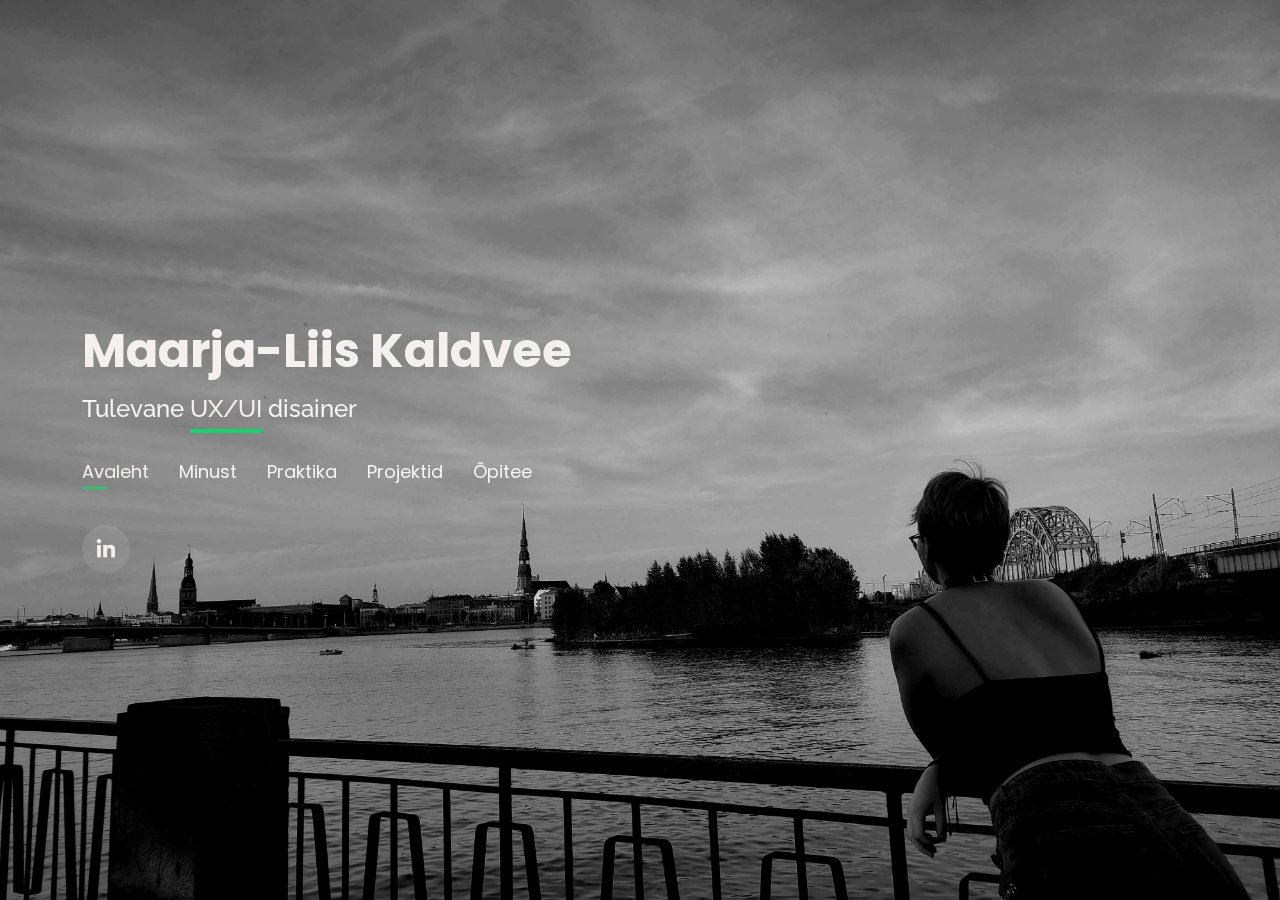
==== commit 0d53a962: "sots meedia nupud" ====
--- a/Personal-master/index.html
+++ b/Personal-master/index.html
@@ -64,7 +64,7 @@
       </nav><!-- .navbar -->
 
       <div class="social-links">
-        <a target="_blank" href="https://www.instagram.com/holymaarja/" class="instagram" alt="Instagram link"><span class="bx bxl-instagram"></span> </a>
+        <!-- <a target="_blank" href="https://www.instagram.com/holymaarja/" class="instagram" alt="Instagram link"><span class="bx bxl-instagram"></span> </a> -->
         <a target="_blank" href="https://www.linkedin.com/in/maarja-liis-kaldvee-1946b7268/" class="linkedin" alt="Linkedin link"><span class="bx bxl-linkedin"></span> </a>
       </div>
 
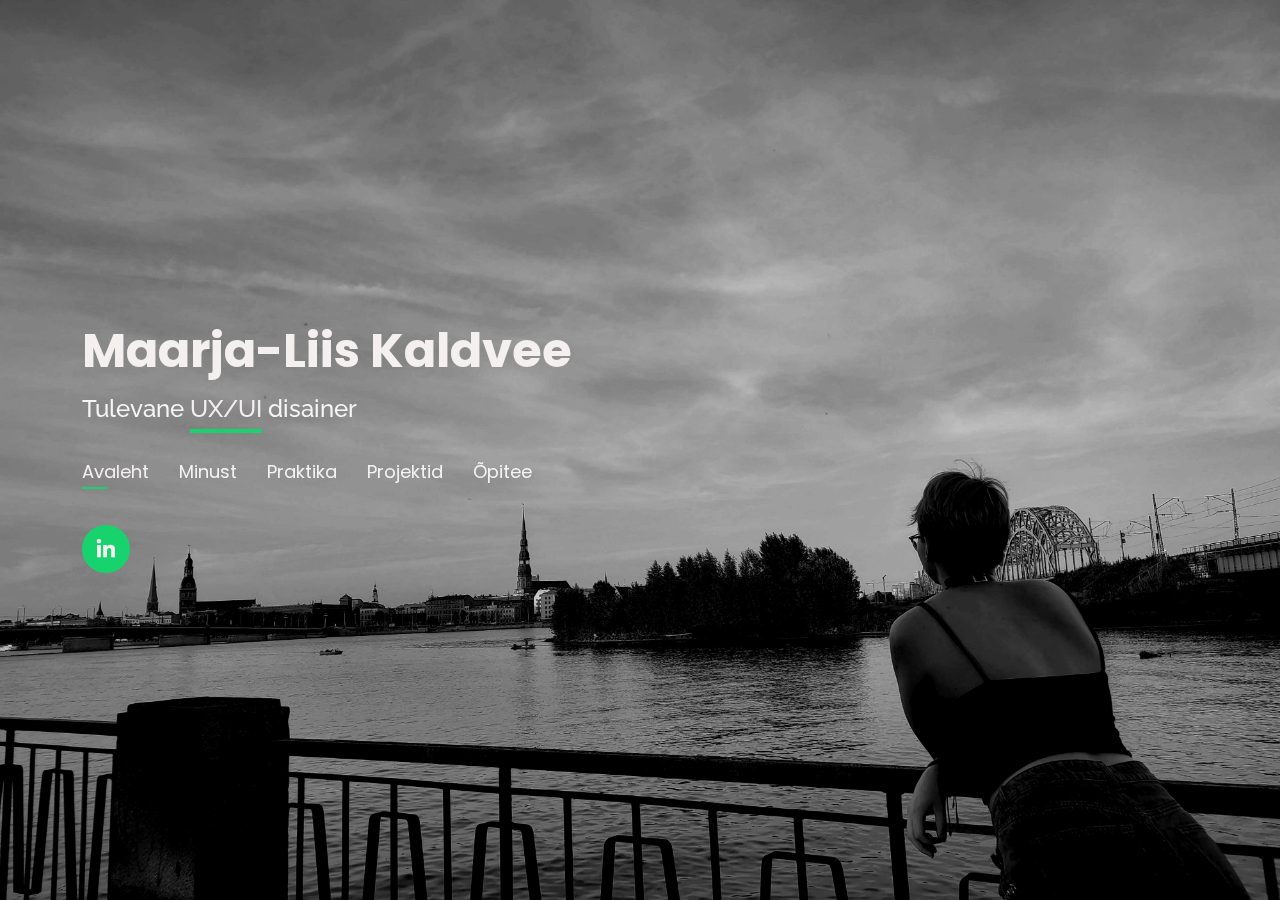
==== commit 1895e4c8: "html update - kirjavead" ====
--- a/Personal-master/index.html
+++ b/Personal-master/index.html
@@ -60,7 +60,7 @@
           <li><a class="nav-link" href="#services">Projektid</a></li>
           <li><a class="nav-link" href="#portfolio">Õpitee</a></li>
         </ul>
-        <span class="bi bi-list mobile-nav-toggle"></span> 
+        <span class="bx bx-list mobile-nav-toggle">ฅ^._.^ฅ</span> 
       </nav><!-- .navbar -->
 
       <div class="social-links">
@@ -157,7 +157,7 @@
           <div class="count-box">
             <!-- <span class="bx bxl-award"></span> -->
             <span data-purecounter-start="0" data-purecounter-end="2" data-purecounter-duration="1" class="purecounter"></span>
-            <p>Häkatonid</p>
+            <p>Häkatonide arv</p>
           </div>
         </div>
 
--- a/Personal-master/assets/css/style.css
+++ b/Personal-master/assets/css/style.css
@@ -37,8 +37,11 @@
 /* Style the button on hover */
 button#read-more-button:hover {
   background-color: #4bf0a5;
+  text-shadow: 0 0 0.125em hsl(0 0% 100% / 0.5), 0 0 0.45em #97fdc6;
+  box-shadow: inset 0 0 0.5em 0 #18d26e, 0 0 0 0.45em 0 #75fdbf;
   opacity: 1.5;
 }
+
 /** 03.10.2023 lisa lõpp*/
 
 body {
@@ -73,8 +76,10 @@
 }
 
 a:hover {
-  color: #35e888;
   text-decoration: none;
+  color: #6af7ab;
+  text-shadow: 0 0 0.100em hsl(0 0% 100% / 0.2), 0 0 0.2em #35e888;
+  transition: all 0.6s ease-in-out;
 }
 
 h1,
@@ -147,7 +152,7 @@
   display: flex;
   justify-content: center;
   align-items: center;
-  background: rgba(255, 255, 255, 0.1);
+  background: #18d26e;
   color: #f5f0f0;
   line-height: 1;
   margin-right: 8px;
@@ -156,8 +161,11 @@
   height: 48px;
 }
 
-#header .social-links a:hover {
-  background: #18d26e;
+#header .social-links a:hover,
+#header .social-links a:focus{
+  background: #35e888;
+  box-shadow: 0 0 0.5em 0 #18d26e, 0 0 0 0.45em 0 #4bf0a5;
+  text-shadow: 0 0 0.100em hsl(0 0% 100% / 0.2), 0 0 0.2em #35e888;
 }
 
 @media (max-width: 992px) {
@@ -298,6 +306,7 @@
 /**
 * Mobile Navigation 
 */
+
 .mobile-nav-toggle {
   color: #f5f0f0;
   font-size: 28px;
@@ -308,6 +317,15 @@
   position: fixed;
   right: 15px;
   top: 15px;
+  padding: 8px;
+  margin: 12px;
+  text-shadow: none;
+  box-shadow: 0 0 0.5em 0 #18d26e, 0 0 0 0.5em 0 #18d26e;
+}
+
+.mobile-nav-toggle:hover {
+  color: #6af7ab;
+  text-shadow: 0 0 0.100em hsl(0 0% 100% / 0.2), 0 0 0.2em #35e888;
 }
 
 @media (max-width: 991px) {
@@ -331,12 +349,14 @@
   transition: 0.3s;
   z-index: 999;
   margin-top: 0;
+  margin: 12px;
 }
 
 .navbar-mobile .mobile-nav-toggle {
   position: absolute;
   top: 15px;
   right: 15px;
+  margin: 12px;
 }
 
 .navbar-mobile ul {
@@ -354,6 +374,7 @@
 
 .navbar-mobile li {
   padding: 12px 20px;
+  font-size: 24px;
 }
 
 .navbar-mobile li+li {
@@ -362,7 +383,7 @@
 
 .navbar-mobile a,
 .navbar-mobile a:focus {
-  font-size: 16px;
+  font-size: 24px;
   position: relative;
 }
 
@@ -690,7 +711,6 @@
   background: rgba(255, 255, 255, 0.1);
   position: relative;
   border-radius: 6px;
-  position: relative;
   z-index: 1;
 }
 
@@ -710,7 +730,10 @@
   background-color: #18d26e;
 }
 
-
+.testimonials .swiper-pagination .swiper-pagination-bullet-active:hover {
+  background-color: #35e888;
+  box-shadow: 0 0 0.5em 0 #4bf0a5, 0 0 0 0.45em 0 #4bf0a5;
+}
 
 
 
@@ -878,10 +901,12 @@
   margin-bottom: 20px; /* Add margin between gallery items */
   overflow: hidden; /* Prevent overflowing content */
   position: relative; /* Position relative for absolute positioning of description */
+  transition: ease-in-out 0.4s;
 }
 
 .resume .gallery:hover {
   border: 2px solid #4bf0a5;
+  box-shadow: 0 0 0.100em #6af7ab, 0 0 0.2em #35e888;
 }
 
 .resume .gallery img {
@@ -892,7 +917,7 @@
   object-fit: cover; /* Maintain aspect ratio while filling the container */
   cursor: pointer;
   height: auto;
-  transition: transform 0.5s ease-in-out;
+  transition: transform 0.6s ease-in-out;
 }
 
 .resume .desc {
@@ -986,7 +1011,6 @@
 
 .services .icon-box h4 a {
   color: #f5f0f0;
-  border-radius: none;
   padding: 6px 6px;
 }
 
@@ -999,22 +1023,15 @@
   padding-right: 8px;
 }
 
+.services .icon-box:hover p {
+  color: #f5f0f0;
+}
+
 .services .icon-box:hover h4 a {
-  color: #35e888;
-  padding: 6px 6px;
-  background-color:#040404;
-  border-radius: 8px;
-  transition: all 0.5s ease-in-out;
-}
-
-.services .icon-box:hover p {
-  color: #f5f0f0;
-}
-
-.services .icon-box:hover h4 a {
-  color: #35e888;
-  text-decoration: none;
-  border-bottom: 4px solid #18d26e;
+  text-decoration: underline;
+  color: #6af7ab;
+  text-shadow: 0 0 0.100em hsl(0 0% 100% / 0.2), 0 0 0.2em #35e888;
+  transition: all 0.6s ease-in-out;
 }
 
 .services .icon-box:hover p {
@@ -1038,6 +1055,7 @@
   margin: 0 auto;
   position: relative;
   max-height: 400px;
+  transition: ease-in-out 0.4s;
 }
 
 .services .gallery img {
@@ -1049,6 +1067,7 @@
   opacity: 0.8;
   object-fit: cover; /* Maintain aspect ratio while filling the container */
   cursor: pointer;
+  transition: transform 0.6s ease-in-out;
 }
 
 .services .gallery .desc {
@@ -1064,6 +1083,7 @@
 
 .services .gallery:hover {
   border: 2px solid #4bf0a5;
+  box-shadow: 0 0 0.100em #6af7ab, 0 0 0.2em #35e888;
 }
 
 .services .gallery img:hover {
@@ -1149,10 +1169,12 @@
   margin-bottom: 20px; /* Add margin between gallery items */
   overflow: hidden; /* Prevent overflowing content */
   white-space: normal; /* Allow words to break within the text */
+  transition: ease-in-out 0.4s;
 }
 
 .module .gallery:hover {
   border: 2px solid #4bf0a5;
+  box-shadow: 0 0 0.100em #6af7ab, 0 0 0.2em #35e888;
 }
 
 .module .gallery img {
@@ -1162,7 +1184,7 @@
   height: 200px;
   object-fit: cover; /* Maintain aspect ratio while filling the container */
   cursor: pointer;
-  transition: transform 0.5s ease-in-out;
+  transition: transform 0.6s ease-in-out;
 }
 
 .module .desc {
@@ -1312,7 +1334,6 @@
   grid-template-columns: repeat(3, 1fr); /* Three equal-width columns */
   gap: 10px;
   width: 90%; /* Adjust this width as needed */
-  margin: 0 auto; /* Center the table of contents within the container */
 }
 
 /* Media query for smaller screens */
@@ -1337,10 +1358,13 @@
   border-radius: 5px;
   font-weight: bold;
   transition: background-color 0.3s ease;
+  transition: box-shadow 0.3s ease;
 }
 
 .table-of-contents li a:hover {
   background-color: #4bf0a5;
+  text-shadow: 0 0 0.125em hsl(0 0% 100% / 0.5), 0 0 0.45em #97fdc6;
+  box-shadow: inset 0 0 0.5em 0 #18d26e, 0 0 0 0.45em 0 #75fdbf;
   opacity: 1.5;
 }
 /** 06.08.2023 lisa l천pp*/
